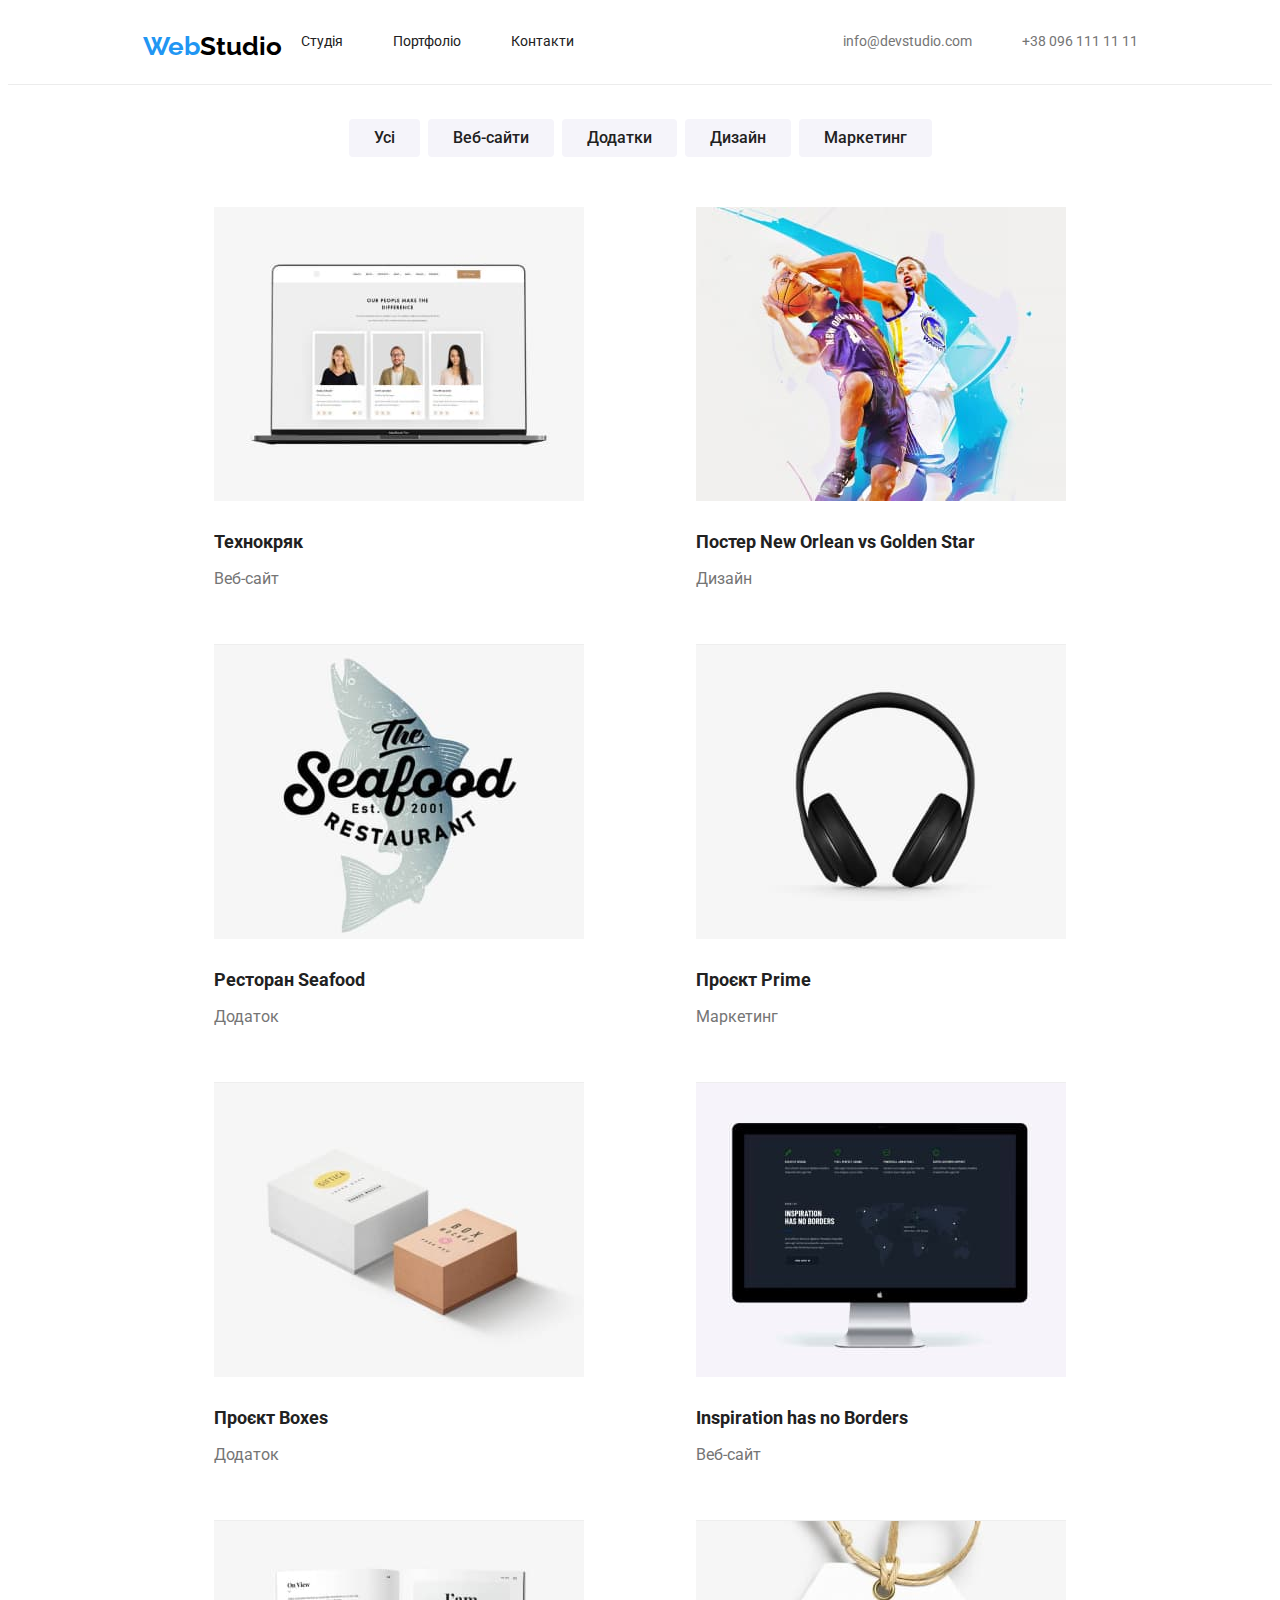
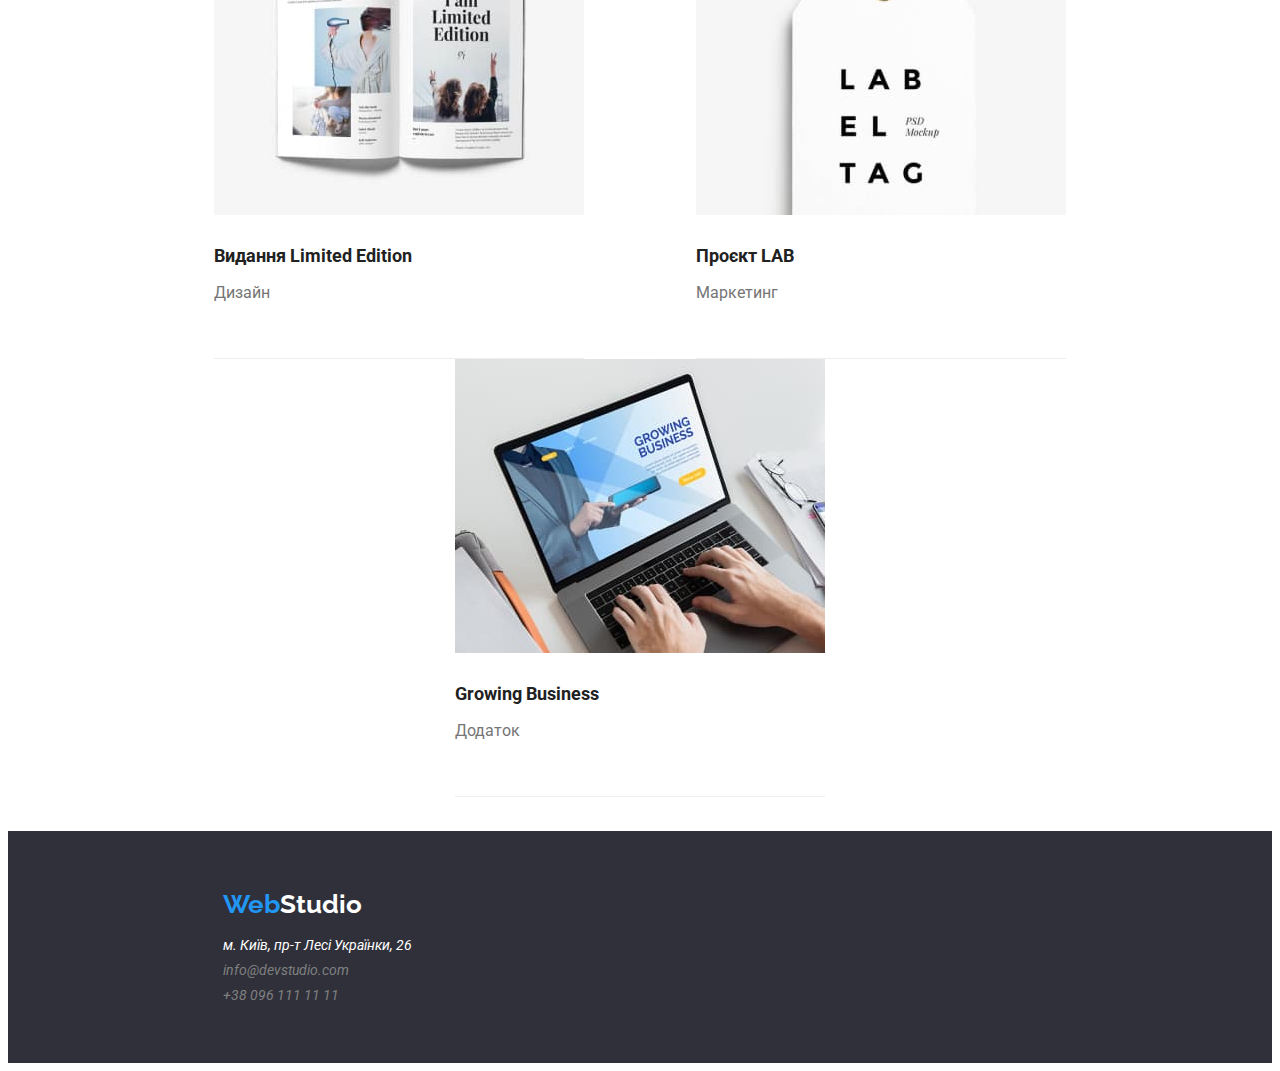
==== portfolio.html @ 4e1bd8f6 "clone homework 3" ====
<!DOCTYPE html>
<html lang="en">
<head>
    <meta charset="UTF-8">
    <meta name="viewport" content="width=device-width, initial-scale=1.0">
    <link rel="stylesheet" href="./css/reset.css">
    <link rel="stylesheet" href="./css/style.css">
    <link rel="stylesheet" href="./css/portfolio.css">
    <link rel="preconnect" href="https://fonts.gstatic.com" crossorigin>
    <link href="https://fonts.googleapis.com/css2?family=Raleway:ital,wght@0,700;1,700&family=Roboto:wght@400;500;700;900&display=swap" rel="stylesheet">
    <link rel="stylesheet" href="node_modules/modern-normalize/modern-normalize.css">
    <link rel="stylesheet" href="./css/reset.css">
    <title>Document</title>
</head>
<body>
  <header class="header">
    <div class="block__logo"> <a href="./index.html" class="nav_link logo"
      ><p class="logo_text">
        Web<span class="logo_sub_title">Studio</span>
      </p></a>
    </div>
    <nav class="header_nav">
      <ul class="nav_list">
        <li class="nav_item">
          <a href="./index.html" class="nav_link">Студія</a>
        </li>
        <li class="nav_item">
          <a href="./portfolio.html" class="nav_link">Портфоліо</a>
        </li>
        <li class="nav_item"><a href="" class="nav_link">Контакти</a></li>
      </ul>
    </nav>
      <ul class="address_list">
        <li class="contact_item">
          <a href="" class="contact_link">info@devstudio.com</a>
        </li>
        <li class="contact_item">
          <a href="" class="contact_link">+38 096 111 11 11</a>
        </li>
      </ul>
  </header>

<section class="portfolio">
    <div class="portfolio_nav_block">
        <ul class="portfolio_nav_list">
            <li class="portfolio_nav_item"><button href="" class="portfolio_nav_link_btn" type="button">Усі</button></li>
            <li class="portfolio_nav_item"><button href="" class="portfolio_nav_link_btn" type="button">Веб-сайти</button></li>
            <li class="portfolio_nav_item"><button href="" class="portfolio_nav_link_btn" type="button">Додатки</button></li>
            <li class="portfolio_nav_item"><button href="" class="portfolio_nav_link_btn" type="button">Дизайн</button></li>
            <li class="portfolio_nav_item"><button href="" class="portfolio_nav_link_btn" type="button">Маркетинг</button></li>
        </ul>
    </div>
<div class="portfolio_cards">
    <ul class="portfolio_cards_list">
        <li class="portfolio_cards_item">
            <img src="./images/img1.jpg" alt="" class="portfolio_cards_img" width="370">
            <h3 class="portfolio_cards_title">Технокряк</h3>
            <p class="portfolio_cards_text">Веб-сайт</p>
        </li>
        <li class="portfolio_cards_item">
            <img src="./images/img2.jpg" alt="" class="portfolio_cards_img" width="370px">
            <h3 class="portfolio_cards_title">Постер New Orlean vs Golden Star</h3>
            <p class="portfolio_cards_text">Дизайн</p>
        </li>
        <li class="portfolio_cards_item">
            <img src="./images/img3.jpg" alt="" class="portfolio_cards_img" width="370px">
            <h3 class="portfolio_cards_title">Ресторан Seafood</h3>
            <p class="portfolio_cards_text">Додаток</p>
        </li>
        <li class="portfolio_cards_item">
            <img src="./images/img4.jpg" alt="" class="portfolio_cards_img" width="370px">
            <h3 class="portfolio_cards_title">Проєкт Prime</h3>
            <p class="portfolio_cards_text">Маркетинг</p>
        </li>
        <li class="portfolio_cards_item">
            <img src="./images/img5.jpg" alt="" class="portfolio_cards_img" width="370px">
            <h3 class="portfolio_cards_title">Проєкт Boxes</h3>
            <p class="portfolio_cards_text">Додаток</p>
        </li>
        <li class="portfolio_cards_item">
            <img src="./images/img6.jpg" alt="" class="portfolio_cards_img" width="370px">
            <h3 class="portfolio_cards_title">Inspiration has no Borders</h3>
            <p class="portfolio_cards_text">Веб-сайт</p>
        </li>
        <li class="portfolio_cards_item">
            <img src="./images/img7.jpg" alt="" class="portfolio_cards_img" width="370px">
            <h3 class="portfolio_cards_title">Видання Limited Edition</h3>
            <p class="portfolio_cards_text">Дизайн</p>
        </li>
        <li class="portfolio_cards_item">
            <img src="./images/img8.jpg" alt="" class="portfolio_cards_img" width="370px">
            <h3 class="portfolio_cards_title">Проєкт LAB</h3>
            <p class="portfolio_cards_text">Маркетинг</p>
        </li>
        <li class="portfolio_cards_item">
            <img src="./images/img9.jpg" alt="" class="portfolio_cards_img" width="370px">
            <h3 class="portfolio_cards_title">Growing Business</h3>
            <p class="portfolio_cards_text">Додаток</p>
        </li>
    </ul>
</div>
</section>

<footer class="footer">
  <div class="logo_block"><a href="./index.html" class="logo"><p class="logo_text">
      Web<span class="logo_sub_title white">Studio</span>
    </p></a></div>
  
  <address class="address">
    <ul class="address_list column">
      <li class="address_item">
        <a href="" class="address_link"
          >м. Київ, пр-т Лесі Українки, 26</a
        >
      </li>
      <li class="address_item">
        <a href="" class="address_link gray">info@devstudio.com</a>
      </li>
      <li class="address_item">
        <a href="" class="address_link gray">+38 096 111 11 11</a>
      </li>
    </ul>
  </address>
</footer>
</body>
</html>
---- css/style.css ----
.container {
    background-color: #ececec;
  }

  .section {
    padding: 94px 0;
  }
  
  /* Header styles */
  
 .header {
   display: flex;
   justify-content: space-around;
   padding: 25px 0;
   border-bottom: 1px solid #ECECEC;
}

  .logo_text {
    font-family: Raleway;
    font-size: 26px;
    font-weight: 700;
    color: #2196f3;
    margin: 0;
  }

  .logo_sub_title {
    color: #000000;
  }

  .header_nav{
    margin-left: -250px;
  }
  
  .nav_list {
    display: flex;
    margin: 0px;
    padding: 0px;
  }

  .nav_item {
    margin-right: 50px;
  }

  .nav_item:last-child {
    margin-right: 0px;
  }

  .nav_link {
    font-family: Roboto;
    font-size: 14px;
    color: #212121;
  }
  
  .nav_link:hover {
    color: #2196f3;
    cursor: pointer;
  }

  .address_list {
    display: flex;
    margin: 0px;
  }

  .contact_item {
    margin-right: 50px;
  }

  .contact_item:last-child {
    margin-right: 0;
  }

  .contact_link {
    font-family: Roboto;
    font-size: 14px;
    color: #757575;
    margin-right: 50px;
  }

  .contact_link:hover {
    color: #2196f3;
    cursor: pointer;
  }

  .contact_link:last-child {
    margin-right: 0px;
  }
    
  /* business section styles*/

  .business_section {
      background-color: #2f303a;
      padding: 200px 450px 200px 450px;
    }

  .title_cont {
    text-align: center;
    margin-bottom: 20px;
  }

  .business__title {
    margin: 0;
    font-family: Roboto;
    font-size: 44px;
    color: #ffffff;
  }

  .btn_block {
    display: flex;
    justify-content: center;
  }

  .business__button {
    font-family: Roboto;
    font-size: 16px;
    width: 216px;
    height: 50px;
    background-color:#2196f3;
    color: #ffffff;
  }

    /*goals styles*/

  .goals_section {
    padding: 94px 215px;
  }

  .goal_list {
    display: flex;
    margin: 0;
    padding: 0;
  }

  .goal_title {
    font-family: Roboto;
    font-size: 14px;
    color: #212121;
    margin: 0px 0px 10px 0px
  }

  .goal_item {
    margin-right: 30px;
  }

  .goal_item:last-child {
    margin-right: 0;
  }
  

  .goal_text {
    font-family: Roboto;
    font-size: 14px;
    color: #757575;
    margin: 0; 
  }

    /*our works section*/

  .our_works_section {
    padding: 0px 215px;
  }

  .works_title {
    text-align: center;
    font-family: Roboto;
    font-size: 36px;
    color: #212121;
    margin: 0px 0px 50px 0px;
  }

  .works_wrapper {
    display: flex;
    justify-content: center;
  }

  .works {
    margin-right: 30px;
  }

  .works:last-child {
    margin-right: 0px;
  }

  /*team section*/

  .our_team_section {
    padding: 186px 215px 94px 215px;
    background-color: #F5F4FA;
  }

  .our_team_title {
    font-family: Roboto;
    font-size: 36px;
    color: #212121;
    text-align: center;
    margin-top: 0px;
    margin-bottom: 50px;
  }  

  .team_list {
    display: flex;
    margin: 0;
    padding-left: 0;
    justify-content: center;
  }

  .team_title {
    font-family: Roboto;
    font-size: 16px;
    color: #212121;
    text-align: center;
    margin: 30px 0px 10px 0px;  
  }

  .team_text {
    font-family: Roboto;
    font-size: 16px;
    color: #757575;
    text-align: center;
    margin: 0px 0px 30px 0px;
    
  }

  .team_item {
    margin-right: 30px;
    background-color: #ffffff;
    border-radius: 0px 0px 4px 4px;
    box-shadow: 0px 2px 1px 0px ;

  }

  .team_item:last-child {
    margin-right: 0;
  }

  /*footer section*/

 .footer {
    background-color: #2F303A; 
    padding: 60px 0 60px 215px;
 }

 .logo_block {
  margin-bottom: 20px;    
 }

  .white {
    color:#ffffff
  }

  .address_list {
  padding: 0;
  }

  .column {
    display: block;
  }

  .address_link {
    font-family: Roboto;
    font-size: 14px;
    color: #ffffff;
  }

  .gray {
    color:gray;
  }

  .address_item {
    padding-bottom: 9px;  
  }

  .address_item:last-child {
    padding-bottom: 0px;
  }
---- css/portfolio.css ----
.portfolio {
    padding: 34px 150px  ;
}

.portfolio_nav_block {
    margin-bottom: 50px;
}

.portfolio_nav_list {
    margin-top: 0px;
    padding: 0px;
    display: flex;
    justify-content: center; 
}   

.portfolio_nav_link_btn {
    cursor: pointer;
     font-family: Roboto;
     font-size: 16px;
     font-weight: 500;
     line-height: 26px;
    letter-spacing: 3%;
    text-align: center;
     color: #212121;
     padding: 6px 25px; 
    background-color: #F5F4FA;
    border: none;
    border-radius: 4px;
    box-shadow: #757575;
  }

.portfolio_nav_link_btn:hover {
    background-color: #2196F3;
    color: #FFFFFF;
 }

.portfolio_nav_item {
    margin-right: 8px;  
}

 .portfolio_nav_item:last-child {
    margin-right: 0;
 }

 .portfolio_cards_list {
    display: flex;
    flex-wrap: wrap;
    justify-content: space-around;
    margin-top: 0px;
    margin-bottom: 0;
    padding-left: 0px;
  }

  .portfolio_cards_item {
    padding-bottom: 50px;
    border-bottom: 1px solid #EEEEEE;
  }

 .portfolio_cards_title {
    font-family: Roboto;
     font-size: 18px;
     font-weight: 700;
     line-height: 36px;
    letter-spacing: 6%;
     color: #212121;
     margin: 0;
     margin: 20px 0 4px 0;
     
 }

 .portfolio_cards_text {
    font-family: Roboto;
     font-size: 16px;
     font-weight: 400;
     line-height: 30px;
    letter-spacing: 3%;
     color:#757575;
     margin: 0;
 }
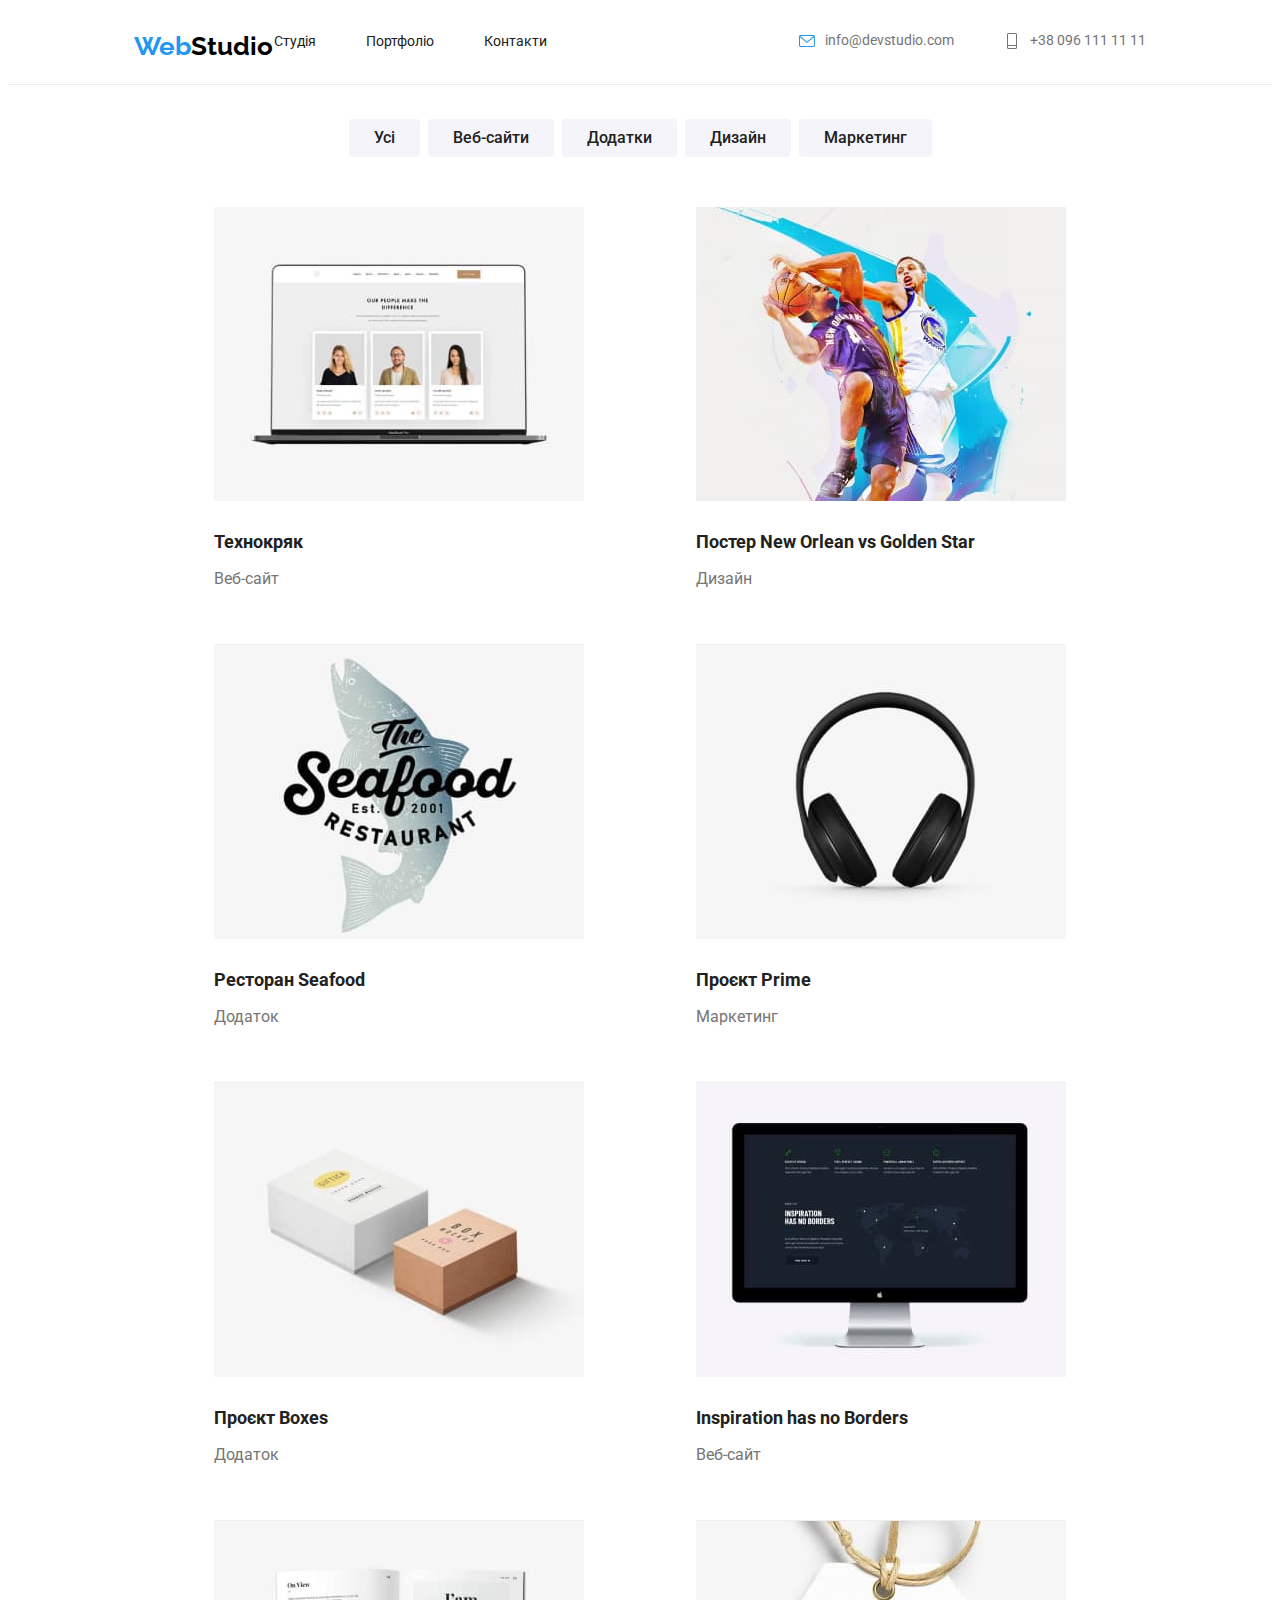
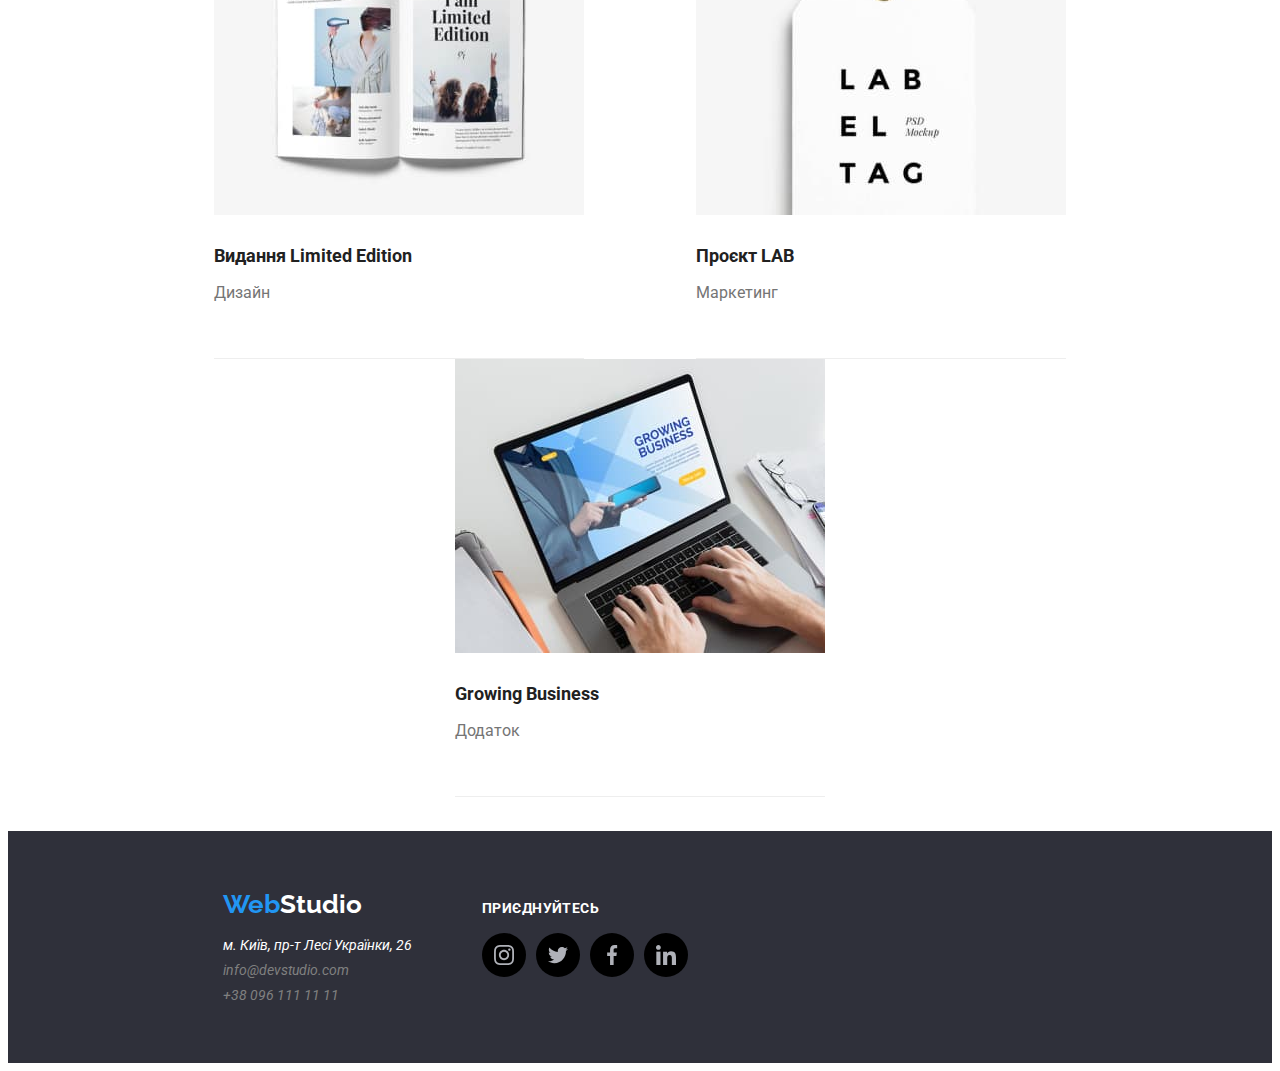
==== commit 6e6bbfcd: "i defenitelly almost full markup" ====
--- a/portfolio.html
+++ b/portfolio.html
@@ -9,10 +9,153 @@
     <link rel="preconnect" href="https://fonts.gstatic.com" crossorigin>
     <link href="https://fonts.googleapis.com/css2?family=Raleway:ital,wght@0,700;1,700&family=Roboto:wght@400;500;700;900&display=swap" rel="stylesheet">
     <link rel="stylesheet" href="node_modules/modern-normalize/modern-normalize.css">
-    <link rel="stylesheet" href="./css/reset.css">
     <title>Document</title>
 </head>
 <body>
+
+  <svg aria-hidden="true" style="position: absolute; width: 0; height: 0; overflow: hidden;" version="1.1" xmlns="http://www.w3.org/2000/svg" xmlns:xlink="http://www.w3.org/1999/xlink">
+    <defs>
+    <symbol id="icon-antenna" viewBox="0 0 32 32">
+    <path fill="#212121" style="fill: var(--color1, #212121)" d="M30.773 22.098l-8.443-8.505 0.937-4.615c0.242 0.094 0.499 0.144 0.758 0.146h0.006c1.192 0.014 2.17-0.941 2.184-2.133s-0.941-2.17-2.133-2.184c-1.192-0.014-2.17 0.941-2.184 2.133-0.003 0.255 0.039 0.509 0.125 0.749l-4.96 0.605-8.091-8.133c-0.099-0.101-0.235-0.159-0.377-0.16-0.14 0.001-0.274 0.056-0.373 0.155l-1.513 1.504c-0.208 0.208-0.208 0.546 0 0.754l0.814 0.826c-3.153 5.798-2.129 12.978 2.519 17.663 0.043 0.041 0.092 0.074 0.146 0.098-0.034 0.18-0.051 0.364-0.052 0.547v6.187h-6.4c-1.472 0.002-2.665 1.195-2.667 2.667v1.067c0 0.295 0.239 0.533 0.533 0.533h24.533c0.295 0 0.533-0.239 0.533-0.533v-1.067c-0.002-1.472-1.195-2.665-2.667-2.667h-6.4v-2.742c1.003 0.21 2.024 0.317 3.049 0.32 2.458-0.003 4.877-0.615 7.040-1.783l0.818 0.823c0.099 0.101 0.235 0.159 0.377 0.16 0.14-0.001 0.274-0.056 0.373-0.155l1.513-1.504c0.208-0.208 0.208-0.546 0-0.754zM23.28 6.233c0.418-0.415 1.093-0.414 1.508 0.004s0.414 1.093-0.004 1.508c-0.2 0.199-0.47 0.31-0.752 0.31h-0.003c-0.589-0.003-1.064-0.483-1.061-1.072 0.002-0.282 0.115-0.552 0.314-0.751h-0.002zM22.024 9.738l-0.598 2.946-1.175-1.182 1.774-1.763zM21.419 8.836l-1.92 1.909-1.485-1.493 3.405-0.415zM24.004 28.8c0.884 0 1.6 0.716 1.6 1.6v0.533h-23.467v-0.533c0-0.884 0.716-1.6 1.6-1.6h20.267zM16.537 26.667v1.067h-5.333v-1.067h5.333zM11.204 25.6v-4.053c0-1.294 1.196-2.347 2.667-2.347s2.667 1.053 2.667 2.347v4.053h-5.333zM17.604 23.904v-2.357c0-1.882-1.675-3.413-3.733-3.413-1.331-0.020-2.576 0.657-3.281 1.786-4.058-4.274-4.971-10.645-2.279-15.887l18.602 18.708c-2.872 1.461-6.165 1.873-9.309 1.163zM28.893 23.22l-21.057-21.181 0.755-0.752 7.935 7.98c0.004 0 0.006 0.007 0.010 0.010l13.115 13.191-0.757 0.752z"></path>
+    <path fill="#2196f3" style="fill: var(--color2, #2196f3)" d="M13.876 20.267h-0.005c-0.884-0.001-1.601 0.714-1.602 1.598s0.714 1.601 1.598 1.602h0.005c0.884 0.001 1.601-0.714 1.602-1.598s-0.714-1.601-1.598-1.602zM14.249 22.245c-0.1 0.1-0.236 0.156-0.378 0.155-0.295-0.002-0.532-0.242-0.531-0.536 0.001-0.141 0.057-0.276 0.157-0.375s0.233-0.154 0.373-0.155c0.295 0.002 0.532 0.241 0.53 0.536-0.001 0.141-0.057 0.276-0.157 0.375h0.005z"></path>
+    </symbol>
+    <symbol id="icon-astronaut" viewBox="0 0 32 32">
+    <path fill="#2196f3" style="fill: var(--color2, #2196f3)" d="M31.974 4.524c-0.063-0.193-0.229-0.333-0.43-0.363l-1.91-0.278-0.855-1.731c-0.179-0.365-0.777-0.365-0.956 0l-0.855 1.731-1.91 0.278c-0.201 0.029-0.367 0.17-0.431 0.363-0.062 0.193-0.011 0.405 0.135 0.547l1.383 1.348-0.326 1.903c-0.034 0.2 0.048 0.402 0.212 0.522 0.166 0.121 0.382 0.135 0.562 0.040l1.709-0.899 1.709 0.899c0.078 0.041 0.164 0.061 0.249 0.061 0.11 0 0.221-0.034 0.314-0.102 0.164-0.119 0.246-0.322 0.212-0.522l-0.326-1.903 1.383-1.348c0.145-0.142 0.197-0.354 0.135-0.547zM29.511 5.851c-0.125 0.122-0.183 0.299-0.153 0.472l0.191 1.114-1-0.526c-0.078-0.041-0.163-0.061-0.249-0.061s-0.17 0.020-0.249 0.061l-1.001 0.526 0.191-1.114c0.030-0.173-0.028-0.349-0.153-0.472l-0.81-0.789 1.119-0.163c0.174-0.025 0.324-0.134 0.402-0.292l0.5-1.013 0.5 1.013c0.078 0.157 0.228 0.267 0.402 0.292l1.119 0.163-0.809 0.789z"></path>
+    <path fill="#2196f3" style="fill: var(--color2, #2196f3)" d="M26.134 20.522h-1.067v1.067h1.067v-1.067z"></path>
+    <path fill="#2196f3" style="fill: var(--color2, #2196f3)" d="M26.134 22.656h-1.067v1.067h1.067v-1.067z"></path>
+    <path fill="#2196f3" style="fill: var(--color2, #2196f3)" d="M27.2 21.589h-1.067v1.067h1.067v-1.067z"></path>
+    <path fill="#2196f3" style="fill: var(--color2, #2196f3)" d="M25.067 21.589h-1.067v1.067h1.067v-1.067z"></path>
+    <path fill="#2196f3" style="fill: var(--color2, #2196f3)" d="M22.4 26.389h-1.067v1.067h1.067v-1.067z"></path>
+    <path fill="#2196f3" style="fill: var(--color2, #2196f3)" d="M22.4 28.522h-1.067v1.067h1.067v-1.067z"></path>
+    <path fill="#2196f3" style="fill: var(--color2, #2196f3)" d="M23.467 27.456h-1.067v1.067h1.067v-1.067z"></path>
+    <path fill="#2196f3" style="fill: var(--color2, #2196f3)" d="M21.333 27.456h-1.067v1.067h1.067v-1.067z"></path>
+    <path fill="#2196f3" style="fill: var(--color2, #2196f3)" d="M16 24.256h-1.067v1.067h1.067v-1.067z"></path>
+    <path fill="#2196f3" style="fill: var(--color2, #2196f3)" d="M16 26.389h-1.067v1.067h1.067v-1.067z"></path>
+    <path fill="#2196f3" style="fill: var(--color2, #2196f3)" d="M17.067 25.322h-1.067v1.067h1.067v-1.067z"></path>
+    <path fill="#2196f3" style="fill: var(--color2, #2196f3)" d="M14.933 25.322h-1.067v1.067h1.067v-1.067z"></path>
+    <path fill="#2196f3" style="fill: var(--color2, #2196f3)" d="M5.867 6.122h-1.067v1.067h1.067v-1.067z"></path>
+    <path fill="#2196f3" style="fill: var(--color2, #2196f3)" d="M5.867 8.255h-1.067v1.067h1.067v-1.067z"></path>
+    <path fill="#2196f3" style="fill: var(--color2, #2196f3)" d="M6.933 7.189h-1.067v1.067h1.067v-1.067z"></path>
+    <path fill="#2196f3" style="fill: var(--color2, #2196f3)" d="M4.8 7.189h-1.067v1.067h1.067v-1.067z"></path>
+    <path fill="#212121" style="fill: var(--color1, #212121)" d="M24.715 14.159c-0.287-0.388-0.709-0.637-1.188-0.705-0.481-0.068-0.956 0.058-1.34 0.352l-1.252 0.96-1.898 1.417-1.358-0.541c2.421-1.086 4.114-3.508 4.114-6.32 0-3.823-3.123-6.933-6.961-6.933s-6.961 3.11-6.961 6.933c0 1.386 0.414 2.674 1.12 3.758l-2.764-0.024c-0.002 0-0.003 0-0.005 0-0.009 0-0.015 0.004-0.023 0.005-0.053 0.002-0.105 0.013-0.155 0.031-0.013 0.005-0.026 0.008-0.038 0.013-0.006 0.003-0.013 0.003-0.019 0.006l-3.233 1.596c-0.001 0-0.001 0-0.001 0.001l-1.893 0.911c-0.021 0.009-0.042 0.021-0.063 0.035-0.755 0.502-1.012 1.489-0.598 2.295 0.22 0.429 0.595 0.745 1.056 0.889 0.178 0.055 0.359 0.083 0.539 0.083 0.29 0 0.577-0.071 0.839-0.211l1.388-0.738 2.264-1.169 1.357-0.008-5.442 5.416c-0.001 0.001-0.001 0.001-0.002 0.001l-1.339 1.333c-0.316 0.315-0.49 0.732-0.49 1.178s0.174 0.863 0.49 1.179c0.325 0.323 0.752 0.485 1.179 0.485s0.854-0.162 1.18-0.485l1.314-1.309 1.741-1.3 0.901 0.897-1.762 1.754c-0 0.001-0.001 0.001-0.002 0.001l-1.339 1.333c-0.316 0.315-0.49 0.732-0.49 1.178s0.174 0.863 0.49 1.179c0.325 0.323 0.753 0.485 1.18 0.485s0.855-0.162 1.18-0.485l3.482-3.467c0.001-0.001 0.001-0.001 0.001-0.002l1.010-1-0.004-0.004c0.006-0.006 0.015-0.009 0.022-0.015l5.166-5.658 3.471 0.494c0.025 0.004 0.050 0.005 0.075 0.005 0.065 0 0.127-0.015 0.187-0.038 0.018-0.006 0.033-0.015 0.050-0.023 0.019-0.010 0.039-0.015 0.058-0.027l3.213-2.133c0.012-0.008 0.018-0.021 0.029-0.029 0.013-0.010 0.029-0.014 0.041-0.026l1.271-1.191c0.662-0.62 0.753-1.635 0.212-2.362zM2.13 17.77c-0.173 0.093-0.37 0.111-0.558 0.052-0.187-0.058-0.338-0.186-0.427-0.358-0.161-0.314-0.068-0.695 0.214-0.902l1.314-0.632 0.449 1.312-0.992 0.528zM5.628 15.942l-1.548 0.8-0.439-1.283 2.027-1.001-0.040 1.484zM20.727 9.322c0 0.918-0.219 1.785-0.599 2.559l-4.181-1.899c-0.044-0.573-0.341-1.075-0.788-1.388l1.464-4.86c2.378 0.756 4.105 2.974 4.105 5.588zM8.938 9.322c0-3.235 2.644-5.867 5.894-5.867 0.253 0 0.5 0.021 0.745 0.052l-1.432 4.754c-0.019-0.001-0.037-0.006-0.057-0.006-1.033 0-1.873 0.837-1.873 1.867s0.84 1.867 1.873 1.867c0.694 0 1.294-0.383 1.618-0.945l3.862 1.755c-1.075 1.446-2.795 2.39-4.737 2.39-3.25 0-5.894-2.632-5.894-5.867zM14.894 10.122c0 0.441-0.362 0.8-0.806 0.8s-0.806-0.359-0.806-0.8c0-0.441 0.362-0.8 0.806-0.8s0.806 0.359 0.806 0.8zM2.465 25.146c-0.236 0.234-0.619 0.234-0.854 0.001-0.114-0.114-0.176-0.263-0.176-0.423s0.062-0.309 0.176-0.421l0.962-0.958 0.851 0.848-0.959 0.955zM5.679 28.88c-0.236 0.234-0.619 0.235-0.855 0.001-0.114-0.114-0.176-0.263-0.176-0.423s0.062-0.309 0.176-0.421l0.963-0.959 0.852 0.848-0.96 0.955zM9.16 25.411c-0.001 0-0.001 0-0.002 0.001l-1.765 1.76-0.852-0.848 1.763-1.755c0 0 0 0 0-0s0.001-0.001 0.002-0.001c0.040-0.040 0.065-0.088 0.090-0.135 0.007-0.014 0.020-0.026 0.026-0.040 0.017-0.041 0.019-0.085 0.026-0.129 0.003-0.025 0.014-0.047 0.014-0.073 0-0.036-0.013-0.070-0.020-0.106-0.006-0.032-0.006-0.065-0.019-0.095-0.020-0.050-0.055-0.094-0.091-0.138-0.010-0.012-0.014-0.027-0.025-0.038 0 0 0 0-0.001 0s-0.001-0.002-0.001-0.002l-1.607-1.6c-0.017-0.017-0.039-0.024-0.058-0.038-0.028-0.022-0.055-0.042-0.087-0.058-0.030-0.015-0.061-0.024-0.093-0.033-0.034-0.010-0.067-0.017-0.103-0.020-0.033-0.002-0.063 0.001-0.095 0.005-0.036 0.004-0.069 0.009-0.104 0.020-0.034 0.011-0.063 0.027-0.094 0.045-0.020 0.011-0.042 0.015-0.061 0.029l-1.773 1.324-0.901-0.897 2.399-2.386 4.361 4.289-0.928 0.919zM15.979 18.394c-0.015-0.002-0.030 0.004-0.045 0.003-0.039-0.002-0.076 0.001-0.115 0.007-0.030 0.005-0.059 0.011-0.088 0.021-0.034 0.012-0.065 0.028-0.097 0.047-0.030 0.018-0.057 0.037-0.083 0.061-0.013 0.011-0.028 0.017-0.040 0.029l-4.698 5.146-4.328-4.257 2.833-2.818c0.209-0.208 0.21-0.546 0.002-0.755-0.105-0.105-0.243-0.157-0.381-0.156v-0.001l-2.219 0.013 0.028-1.607 3.104 0.027c1.265 1.294 3.029 2.101 4.981 2.101 0.437 0 0.864-0.045 1.279-0.123 0.040 0.032 0.079 0.065 0.13 0.085l2.41 0.96 0.331 1.644-3.003-0.427zM20.020 18.572l-0.313-1.558 1.446-1.080 0.947 1.257-2.080 1.381zM23.774 15.741l-0.838 0.785-0.931-1.236 0.831-0.637c0.155-0.119 0.351-0.168 0.543-0.143 0.193 0.027 0.364 0.128 0.48 0.284 0.217 0.292 0.18 0.699-0.085 0.947z"></path>
+    <path fill="#212121" style="fill: var(--color1, #212121)" d="M13.602 18.544l-2.143-2.133c-0.207-0.207-0.545-0.207-0.753 0l-2.142 2.133c-0.1 0.101-0.157 0.236-0.157 0.378s0.056 0.278 0.157 0.378l2.142 2.133c0.104 0.103 0.241 0.155 0.377 0.155s0.273-0.052 0.376-0.155l2.143-2.133c0.1-0.1 0.157-0.236 0.157-0.378s-0.057-0.278-0.157-0.378zM11.083 20.303l-1.387-1.381 1.387-1.381 1.387 1.381-1.387 1.381z"></path>
+    <path fill="#212121" style="fill: var(--color1, #212121)" d="M17.164 5.071l-0.258 1.036c0.071 0.018 1.738 0.452 1.738 2.149h1.067c-0-2.017-1.666-2.965-2.547-3.185z"></path>
+    <path fill="#212121" style="fill: var(--color1, #212121)" d="M19.711 9.322h-1.067v1.067h1.067v-1.067z"></path>
+    </symbol>
+    <symbol id="icon-brand" viewBox="0 0 43 32">
+    <path fill="#afb1b8" style="fill: var(--color3, #afb1b8)" d="M3.239 26.373c0.166 0.188 0.254 0.424 0.25 0.665 0.008 0.158-0.022 0.315-0.089 0.46s-0.169 0.275-0.298 0.38c-0.322 0.223-0.722 0.332-1.125 0.307h-1.977v-4.215h1.937c0.382-0.023 0.761 0.076 1.073 0.28 0.125 0.096 0.224 0.217 0.289 0.354s0.095 0.286 0.086 0.435c0.011 0.233-0.068 0.461-0.225 0.645-0.15 0.168-0.358 0.284-0.589 0.329 0.262 0.044 0.499 0.172 0.668 0.36zM0.92 25.737h0.828c0.188 0.013 0.375-0.037 0.526-0.14 0.062-0.052 0.111-0.116 0.141-0.187s0.043-0.148 0.036-0.225c0.006-0.076-0.007-0.153-0.037-0.224s-0.078-0.135-0.138-0.188c-0.156-0.106-0.349-0.156-0.542-0.142h-0.814v1.106zM2.355 27.353c0.066-0.053 0.119-0.119 0.153-0.193s0.049-0.155 0.043-0.235c0.005-0.081-0.010-0.163-0.045-0.238s-0.088-0.142-0.155-0.195c-0.162-0.11-0.361-0.164-0.562-0.152h-0.868v1.159h0.879c0.198 0.011 0.394-0.041 0.556-0.146z"></path>
+    <path fill="#afb1b8" style="fill: var(--color3, #afb1b8)" d="M7.197 28.185l-1.077-1.647h-0.405v1.647h-0.927v-4.215h1.754c0.442-0.028 0.879 0.1 1.221 0.358 0.245 0.229 0.393 0.53 0.417 0.85s-0.078 0.637-0.287 0.894c-0.216 0.227-0.512 0.378-0.837 0.428l1.147 1.684h-1.008zM5.715 25.963h0.758c0.526 0 0.789-0.213 0.789-0.638 0.005-0.087-0.009-0.174-0.042-0.255s-0.085-0.156-0.151-0.218c-0.166-0.127-0.38-0.188-0.596-0.171h-0.767l0.009 1.283z"></path>
+    <path fill="#afb1b8" style="fill: var(--color3, #afb1b8)" d="M12.262 27.337h-1.847l-0.326 0.848h-0.972l1.696-4.168h1.050l1.689 4.168h-0.972l-0.319-0.848zM12.015 26.698l-0.675-1.779-0.675 1.779h1.349z"></path>
+    <path fill="#afb1b8" style="fill: var(--color3, #afb1b8)" d="M18.602 28.185h-0.92l-2.062-2.867v2.867h-0.918v-4.215h0.918l2.062 2.883v-2.883h0.92v4.215z"></path>
+    <path fill="#afb1b8" style="fill: var(--color3, #afb1b8)" d="M23.852 27.176c-0.19 0.318-0.48 0.577-0.832 0.743-0.4 0.185-0.845 0.276-1.293 0.266h-1.637v-4.215h1.637c0.448-0.011 0.891 0.078 1.293 0.259 0.352 0.163 0.642 0.419 0.832 0.735 0.189 0.343 0.288 0.722 0.288 1.106s-0.099 0.763-0.288 1.106zM22.799 27.075c0.263-0.28 0.407-0.637 0.407-1.006s-0.144-0.726-0.407-1.006c-0.317-0.254-0.731-0.382-1.152-0.358h-0.639v2.729h0.639c0.42 0.024 0.834-0.105 1.152-0.358z"></path>
+    <path fill="#afb1b8" style="fill: var(--color3, #afb1b8)" d="M12.838 0.522c0 0 11.873 4.104 11.621 10.043v10.045c0 0-11.864-4.106-11.617-10.045l-0.005-10.043z"></path>
+    <path fill="#afb1b8" style="fill: var(--color3, #afb1b8)" d="M35.037 18.259c2.242-1.413 4.836-2.288 7.544-2.545v-3.145c-3.12 1.101-5.766 3.097-7.544 5.69z"></path>
+    <path fill="#afb1b8" style="fill: var(--color3, #afb1b8)" d="M33.69 19.206c1.835-3.384 5.017-5.995 8.891-7.296v-9.061c0 0-16.909 5.846-16.551 14.304v14.302c0 0 0.753-0.262 1.939-0.752 0-0.457 0-0.918 0.054-1.382 0.35-3.926 2.389-7.565 5.668-10.115z"></path>
+    <path fill="#afb1b8" style="fill: var(--color3, #afb1b8)" d="M32.081 24.52c0.089-0.992 0.287-1.973 0.592-2.928-2.042 2.203-3.278 4.936-3.536 7.815-0.025 0.272-0.038 0.544-0.045 0.824 0.96-0.422 2.078-0.949 3.252-1.569-0.3-1.362-0.388-2.756-0.263-4.141z"></path>
+    <path fill="#afb1b8" style="fill: var(--color3, #afb1b8)" d="M32.754 24.571c-0.113 1.253-0.042 2.514 0.209 3.75 4.62-2.531 9.811-6.442 9.611-11.168v-0.412c-3.301 0.338-6.389 1.659-8.79 3.76-0.562 1.302-0.909 2.674-1.030 4.069z"></path>
+    </symbol>
+    <symbol id="icon-clock" viewBox="0 0 32 32">
+    <path fill="#212121" style="fill: var(--color1, #212121)" d="M31.297 15.301c-0.002-8.452-6.855-15.303-15.308-15.301s-15.303 6.855-15.301 15.308c0.001 6.658 4.307 12.551 10.649 14.576 0.061 0.019 0.124 0.029 0.187 0.029 0.121-0 0.239-0.032 0.342-0.094 0.135-0.080 0.236-0.207 0.283-0.356l3.865-12.25c1.057-0.005 1.909-0.866 1.903-1.923s-0.866-1.909-1.923-1.903c-0.284 0.001-0.565 0.067-0.82 0.191l-5.106-5.107c-0.253-0.245-0.657-0.238-0.902 0.016-0.239 0.247-0.239 0.639 0 0.886l5.103 5.109c-0.392 0.799-0.168 1.764 0.536 2.309l-3.683 11.673c-7.278-2.681-11.004-10.754-8.323-18.032s10.754-11.004 18.032-8.323 11.004 10.754 8.323 18.032c-1.31 3.556-4.001 6.431-7.462 7.973l-0.398-1.874c-0.073-0.344-0.411-0.565-0.756-0.492-0.109 0.023-0.209 0.074-0.292 0.148l-3.837 3.426c-0.263 0.234-0.287 0.637-0.052 0.9 0.076 0.085 0.174 0.149 0.283 0.184l4.899 1.563c0.335 0.108 0.694-0.077 0.802-0.412 0.034-0.106 0.040-0.219 0.017-0.328l-0.391-1.839c5.664-2.388 9.342-7.942 9.329-14.089zM15.992 14.664c0.352 0 0.638 0.286 0.638 0.638s-0.286 0.638-0.638 0.638c-0.352 0-0.638-0.285-0.638-0.638s0.285-0.638 0.638-0.638zM18.093 29.528l2.184-1.948 0.603 2.84-2.787-0.892z"></path>
+    <path fill="#2196f3" style="fill: var(--color2, #2196f3)" d="M15.354 3.185v1.275c0 0.352 0.285 0.638 0.638 0.638s0.638-0.285 0.638-0.638v-1.275c0-0.352-0.286-0.638-0.638-0.638s-0.638 0.286-0.638 0.638z"></path>
+    <path fill="#2196f3" style="fill: var(--color2, #2196f3)" d="M3.876 14.664c-0.352 0-0.638 0.286-0.638 0.638s0.285 0.638 0.638 0.638h1.275c0.352 0 0.638-0.285 0.638-0.638s-0.285-0.638-0.638-0.638h-1.275z"></path>
+    <path fill="#2196f3" style="fill: var(--color2, #2196f3)" d="M28.108 15.939c0.352 0 0.638-0.285 0.638-0.638s-0.285-0.638-0.638-0.638h-1.275c-0.352 0-0.638 0.286-0.638 0.638s0.286 0.638 0.638 0.638h1.275z"></path>
+    </symbol>
+    <symbol id="icon-company1" viewBox="0 0 25 32">
+    <path fill="#afb1b8" style="fill: var(--color3, #afb1b8)" d="M10.531 1.806h-0.084c-0.129-0.008-0.258-0.011-0.388-0.014v0h-0.28c-0.244 0-0.494 0.006-0.741 0.019-0.019-0.001-0.037-0.001-0.056 0-2.243 0.127-4.44 0.688-6.471 1.651l-0.266 0.128v13.625l0.623-0.211c0.546-0.188 1.129-0.357 1.731-0.513 1.629-0.418 3.301-0.64 4.982-0.662v1.79c-0.223 0.002-0.439 0.008-0.655 0.019h-0.051c-1.294 0.071-2.577 0.268-3.833 0.588-1.59 0.398-3.124 0.996-4.566 1.779v-17.475c1.497-0.873 3.11-1.529 4.79-1.948 1.475-0.381 2.992-0.576 4.515-0.582h0.263c0.314 0.008 0.621 0.022 0.909 0.044 0.759 0.053 1.511 0.173 2.249 0.358v1.762c-0.717-0.167-1.445-0.277-2.179-0.329-0.015-0.001-0.030-0.003-0.045-0.004-0.152-0.013-0.304-0.026-0.446-0.026zM13.633 3.607c0.391 0.030 0.796 0.044 1.205 0.044 1.601-0.006 3.195-0.21 4.747-0.609 1.589-0.4 3.123-0.998 4.564-1.781v17.163c-1.498 0.873-3.111 1.529-4.792 1.948-1.475 0.379-2.992 0.574-4.515 0.581-1.154 0.009-2.304-0.126-3.425-0.404v-17.275c0.265 0.061 0.537 0.117 0.814 0.164 0.455 0.077 0.934 0.133 1.401 0.167zM22.367 3.74l-0.623 0.21c-0.573 0.192-1.15 0.365-1.731 0.518-1.691 0.434-3.428 0.657-5.173 0.663-0.406 0-0.78-0.011-1.141-0.034l-0.497-0.033v14.017l0.427 0.038c0.395 0.034 0.803 0.052 1.214 0.052 1.374-0.006 2.743-0.183 4.074-0.527 1.096-0.275 2.162-0.658 3.184-1.144l0.266-0.128v-13.63z"></path>
+    <path fill="#afb1b8" style="fill: var(--color3, #afb1b8)" d="M1.684 25.977c-0.090-0.093-0.197-0.166-0.317-0.214s-0.247-0.071-0.376-0.066c-0.137-0.002-0.273 0.024-0.4 0.075-0.117 0.046-0.222 0.116-0.311 0.205s-0.156 0.196-0.201 0.313c-0.049 0.123-0.073 0.254-0.072 0.387v2.335c-0.006 0.165 0.026 0.328 0.092 0.479 0.055 0.12 0.135 0.226 0.233 0.313 0.093 0.079 0.203 0.135 0.321 0.166 0.114 0.032 0.231 0.048 0.349 0.049 0.13 0.001 0.259-0.027 0.377-0.081 0.117-0.051 0.222-0.124 0.311-0.216 0.087-0.091 0.156-0.197 0.204-0.313 0.050-0.118 0.075-0.244 0.075-0.372v-0.261h-0.61v0.208c0.002 0.071-0.010 0.142-0.036 0.208-0.020 0.050-0.050 0.095-0.089 0.131-0.038 0.031-0.081 0.053-0.128 0.067-0.041 0.014-0.084 0.021-0.128 0.022-0.054 0.006-0.11-0.002-0.16-0.024s-0.094-0.057-0.126-0.101c-0.058-0.094-0.086-0.203-0.081-0.313v-2.177c-0.004-0.121 0.022-0.241 0.075-0.349 0.032-0.049 0.077-0.089 0.129-0.114s0.112-0.034 0.17-0.027c0.053-0.002 0.105 0.009 0.152 0.032s0.089 0.057 0.12 0.099c0.068 0.090 0.104 0.2 0.101 0.313v0.202h0.604v-0.238c0.001-0.14-0.024-0.278-0.075-0.408-0.045-0.122-0.114-0.234-0.204-0.329z"></path>
+    <path fill="#afb1b8" style="fill: var(--color3, #afb1b8)" d="M5.31 25.95c-0.195-0.164-0.44-0.255-0.694-0.257-0.124 0-0.248 0.023-0.364 0.066-0.119 0.042-0.228 0.107-0.322 0.191-0.101 0.091-0.182 0.202-0.237 0.327-0.061 0.143-0.092 0.297-0.089 0.452v2.239c-0.004 0.158 0.026 0.314 0.089 0.459 0.055 0.12 0.136 0.227 0.237 0.313 0.093 0.087 0.203 0.154 0.322 0.197 0.117 0.043 0.24 0.065 0.364 0.066s0.248-0.023 0.364-0.066c0.121-0.044 0.233-0.111 0.33-0.197 0.097-0.087 0.176-0.194 0.23-0.313 0.063-0.145 0.093-0.301 0.089-0.459v-2.239c0.003-0.155-0.027-0.31-0.089-0.452-0.054-0.123-0.133-0.235-0.23-0.327zM5.025 28.969c0.005 0.060-0.003 0.12-0.024 0.176s-0.054 0.107-0.097 0.148c-0.081 0.068-0.182 0.105-0.287 0.105s-0.207-0.037-0.287-0.105c-0.043-0.041-0.076-0.092-0.097-0.148s-0.029-0.116-0.024-0.176v-2.239c-0.005-0.060 0.003-0.12 0.024-0.176s0.054-0.107 0.097-0.148c0.081-0.068 0.182-0.105 0.287-0.105s0.207 0.037 0.287 0.105c0.043 0.041 0.076 0.092 0.097 0.148s0.029 0.116 0.024 0.176v2.239z"></path>
+    <path fill="#afb1b8" style="fill: var(--color3, #afb1b8)" d="M10.072 29.969v-4.239h-0.587l-0.771 2.244h-0.011l-0.777-2.244h-0.581v4.239h0.606v-2.579h0.011l0.593 1.823h0.302l0.598-1.823h0.011v2.579h0.606z"></path>
+    <path fill="#afb1b8" style="fill: var(--color3, #afb1b8)" d="M13.513 26.027c-0.093-0.105-0.211-0.184-0.343-0.232-0.142-0.046-0.29-0.068-0.439-0.066h-0.9v4.239h0.604v-1.656h0.311c0.188 0.009 0.376-0.031 0.545-0.116 0.137-0.076 0.252-0.188 0.332-0.324 0.070-0.113 0.117-0.238 0.139-0.369 0.024-0.16 0.035-0.321 0.033-0.482 0.006-0.204-0.014-0.407-0.059-0.606-0.040-0.147-0.117-0.281-0.223-0.39zM13.201 27.319c-0.003 0.077-0.022 0.152-0.056 0.221-0.035 0.065-0.089 0.117-0.156 0.149-0.089 0.040-0.187 0.058-0.285 0.053h-0.275v-1.441h0.311c0.094-0.005 0.187 0.014 0.272 0.053 0.062 0.036 0.112 0.091 0.142 0.157 0.033 0.074 0.051 0.155 0.053 0.236 0 0.089 0 0.183 0 0.282s0.006 0.2 0 0.291h-0.006z"></path>
+    <path fill="#afb1b8" style="fill: var(--color3, #afb1b8)" d="M16.374 25.73h-0.495l-0.934 4.239h0.604l0.177-0.911h0.823l0.177 0.911h0.604l-0.957-4.239zM15.817 28.481l0.297-1.537h0.011l0.296 1.537h-0.604z"></path>
+    <path fill="#afb1b8" style="fill: var(--color3, #afb1b8)" d="M20.277 28.284h-0.011l-0.912-2.554h-0.581v4.239h0.604v-2.549h0.012l0.923 2.549h0.568v-4.239h-0.604v2.554z"></path>
+    <path fill="#afb1b8" style="fill: var(--color3, #afb1b8)" d="M23.968 25.73l-0.486 1.685h-0.012l-0.486-1.685h-0.64l0.83 2.447v1.792h0.604v-1.792l0.83-2.447h-0.64z"></path>
+    <path fill="#afb1b8" style="fill: var(--color3, #afb1b8)" d="M0 31.166h0.291v0.817h0.198v-0.817h0.29v-0.167h-0.778v0.167z"></path>
+    <path fill="#afb1b8" style="fill: var(--color3, #afb1b8)" d="M2.447 30.998l-0.381 0.984h0.21l0.081-0.224h0.392l0.084 0.224h0.215l-0.391-0.984h-0.21zM2.416 31.593l0.134-0.365 0.134 0.365h-0.268z"></path>
+    <path fill="#afb1b8" style="fill: var(--color3, #afb1b8)" d="M4.866 31.62h0.227v0.127c-0.066 0.053-0.149 0.082-0.234 0.083-0.040 0.002-0.079-0.005-0.116-0.021s-0.068-0.041-0.093-0.072c-0.052-0.075-0.078-0.165-0.073-0.257 0-0.219 0.095-0.329 0.283-0.329 0.050-0.005 0.099 0.008 0.14 0.037s0.070 0.071 0.082 0.12l0.195-0.038c-0.042-0.192-0.181-0.289-0.417-0.289-0.127-0.003-0.25 0.042-0.344 0.127-0.050 0.049-0.088 0.108-0.112 0.174s-0.034 0.135-0.029 0.205c-0.006 0.135 0.039 0.267 0.126 0.369 0.048 0.050 0.107 0.088 0.171 0.113s0.134 0.035 0.203 0.031c0.154 0.004 0.304-0.052 0.417-0.157v-0.388h-0.427v0.166z"></path>
+    <path fill="#afb1b8" style="fill: var(--color3, #afb1b8)" d="M7.337 30.998h-0.199v0.984h0.69v-0.167h-0.49v-0.817z"></path>
+    <path fill="#afb1b8" style="fill: var(--color3, #afb1b8)" d="M9.426 30.998h-0.199v0.984h0.199v-0.984z"></path>
+    <path fill="#afb1b8" style="fill: var(--color3, #afb1b8)" d="M11.469 31.656l-0.403-0.657h-0.193v0.984h0.185v-0.643l0.395 0.643h0.198v-0.984h-0.182v0.657z"></path>
+    <path fill="#afb1b8" style="fill: var(--color3, #afb1b8)" d="M13.315 31.549h0.49v-0.167h-0.49v-0.216h0.528v-0.167h-0.727v0.984h0.747v-0.167h-0.548v-0.266z"></path>
+    <path fill="#afb1b8" style="fill: var(--color3, #afb1b8)" d="M17.792 31.387h-0.388v-0.388h-0.198v0.984h0.198v-0.43h0.388v0.43h0.198v-0.984h-0.198v0.388z"></path>
+    <path fill="#afb1b8" style="fill: var(--color3, #afb1b8)" d="M19.649 31.549h0.492v-0.167h-0.492v-0.216h0.529v-0.167h-0.727v0.984h0.746v-0.167h-0.548v-0.266z"></path>
+    <path fill="#afb1b8" style="fill: var(--color3, #afb1b8)" d="M22.168 31.549c0.171-0.027 0.258-0.117 0.258-0.274 0.005-0.042-0.001-0.084-0.018-0.123s-0.044-0.072-0.078-0.096c-0.089-0.045-0.189-0.065-0.288-0.058h-0.417v0.984h0.198v-0.412h0.039c0.042-0.003 0.084 0.005 0.123 0.022 0.029 0.018 0.053 0.043 0.070 0.072l0.215 0.313h0.237l-0.12-0.192c-0.053-0.095-0.128-0.176-0.218-0.236zM21.969 31.413h-0.146v-0.247h0.156c0.068-0.005 0.136 0.002 0.201 0.023 0.014 0.013 0.026 0.029 0.033 0.046s0.011 0.037 0.010 0.056c-0.001 0.019-0.006 0.038-0.015 0.055s-0.022 0.032-0.037 0.043c-0.065 0.020-0.133 0.028-0.201 0.023z"></path>
+    <path fill="#afb1b8" style="fill: var(--color3, #afb1b8)" d="M24.067 31.549h0.49v-0.167h-0.49v-0.216h0.529v-0.167h-0.729v0.984h0.747v-0.167h-0.548v-0.266z"></path>
+    </symbol>
+    <symbol id="icon-company2" viewBox="0 0 34 32">
+    <path fill="#afb1b8" style="fill: var(--color3, #afb1b8)" d="M5.643 31.315c0.012 0 0.024 0.003 0.035 0.007s0.021 0.011 0.029 0.018l0.166 0.159c-0.129 0.129-0.288 0.231-0.467 0.302-0.21 0.076-0.435 0.113-0.663 0.108-0.213 0.004-0.426-0.031-0.623-0.101-0.178-0.065-0.338-0.162-0.469-0.285-0.134-0.128-0.237-0.278-0.303-0.44-0.073-0.182-0.108-0.373-0.106-0.565-0.003-0.193 0.036-0.386 0.114-0.567 0.073-0.164 0.182-0.314 0.322-0.44 0.142-0.124 0.312-0.222 0.499-0.287 0.205-0.069 0.422-0.103 0.642-0.101 0.204-0.004 0.407 0.027 0.596 0.092 0.165 0.062 0.316 0.148 0.447 0.255l-0.139 0.17c-0.010 0.012-0.022 0.022-0.035 0.031-0.016 0.010-0.036 0.014-0.056 0.013-0.022-0.001-0.042-0.008-0.060-0.018l-0.075-0.045-0.104-0.058c-0.045-0.021-0.091-0.040-0.139-0.056-0.062-0.019-0.125-0.034-0.189-0.045-0.082-0.013-0.164-0.019-0.247-0.018-0.158-0.002-0.315 0.024-0.461 0.076-0.136 0.048-0.26 0.121-0.361 0.213-0.104 0.098-0.183 0.214-0.235 0.339-0.058 0.144-0.087 0.295-0.085 0.448-0.002 0.155 0.026 0.309 0.085 0.455 0.051 0.125 0.129 0.239 0.231 0.338 0.095 0.092 0.213 0.163 0.345 0.209 0.136 0.049 0.281 0.073 0.428 0.072 0.085 0.001 0.17-0.004 0.253-0.014 0.137-0.015 0.268-0.056 0.384-0.121 0.058-0.033 0.113-0.071 0.164-0.112 0.021-0.018 0.049-0.028 0.079-0.029z"></path>
+    <path fill="#afb1b8" style="fill: var(--color3, #afb1b8)" d="M10.441 30.517c0.003 0.192-0.035 0.382-0.112 0.561-0.068 0.163-0.174 0.311-0.313 0.436s-0.306 0.222-0.491 0.286c-0.407 0.135-0.856 0.135-1.263 0-0.184-0.065-0.35-0.163-0.488-0.287-0.138-0.127-0.246-0.276-0.316-0.44-0.15-0.364-0.15-0.761 0-1.125 0.071-0.164 0.178-0.314 0.316-0.442 0.139-0.12 0.305-0.214 0.488-0.276 0.406-0.137 0.857-0.137 1.263 0 0.185 0.065 0.351 0.163 0.49 0.287 0.137 0.125 0.243 0.273 0.314 0.435 0.077 0.181 0.115 0.372 0.112 0.565zM10.005 30.517c0.003-0.153-0.023-0.306-0.079-0.451-0.047-0.125-0.122-0.239-0.222-0.338-0.097-0.093-0.217-0.166-0.351-0.213-0.296-0.099-0.623-0.099-0.918 0-0.134 0.047-0.254 0.12-0.351 0.213-0.101 0.097-0.178 0.212-0.224 0.338-0.106 0.294-0.106 0.609 0 0.903 0.047 0.125 0.123 0.24 0.224 0.338 0.098 0.092 0.217 0.164 0.351 0.211 0.296 0.096 0.622 0.096 0.918 0 0.134-0.047 0.254-0.119 0.351-0.211 0.1-0.098 0.175-0.213 0.222-0.338 0.056-0.145 0.082-0.298 0.079-0.451z"></path>
+    <path fill="#afb1b8" style="fill: var(--color3, #afb1b8)" d="M13.715 30.99l0.044 0.101c0.017-0.036 0.031-0.069 0.048-0.101 0.016-0.034 0.034-0.067 0.054-0.099l1.062-1.677c0.021-0.029 0.039-0.047 0.060-0.052 0.028-0.007 0.058-0.011 0.087-0.009h0.314v2.727h-0.372v-2.005c0-0.025 0-0.054 0-0.085-0.002-0.031-0.002-0.063 0-0.094l-1.068 1.7c-0.014 0.025-0.035 0.047-0.063 0.062s-0.059 0.023-0.091 0.023h-0.060c-0.032 0-0.064-0.007-0.091-0.022s-0.049-0.037-0.062-0.062l-1.099-1.711c0 0.032 0 0.065 0 0.097s0 0.061 0 0.087v2.005h-0.359v-2.722h0.314c0.030-0.002 0.059 0.002 0.087 0.009 0.026 0.011 0.046 0.030 0.058 0.052l1.084 1.678c0.021 0.031 0.039 0.064 0.054 0.097z"></path>
+    <path fill="#afb1b8" style="fill: var(--color3, #afb1b8)" d="M17.71 30.855v1.021h-0.415v-2.723h0.926c0.175-0.003 0.349 0.017 0.517 0.059 0.134 0.033 0.259 0.091 0.366 0.17 0.092 0.074 0.163 0.165 0.208 0.267 0.049 0.111 0.073 0.229 0.071 0.348 0.002 0.119-0.024 0.238-0.077 0.348-0.050 0.104-0.127 0.198-0.224 0.273-0.107 0.082-0.232 0.143-0.368 0.18-0.162 0.045-0.331 0.066-0.501 0.063l-0.503-0.007zM17.71 30.562h0.503c0.109 0.001 0.218-0.013 0.322-0.041 0.086-0.025 0.165-0.065 0.233-0.117 0.062-0.050 0.111-0.112 0.141-0.18 0.034-0.073 0.051-0.151 0.050-0.229 0.005-0.076-0.009-0.151-0.042-0.222s-0.082-0.134-0.145-0.186c-0.159-0.108-0.358-0.16-0.559-0.146h-0.503v1.122z"></path>
+    <path fill="#afb1b8" style="fill: var(--color3, #afb1b8)" d="M23.294 31.88h-0.328c-0.033 0.001-0.065-0.008-0.091-0.025-0.024-0.017-0.042-0.039-0.054-0.063l-0.282-0.659h-1.419l-0.293 0.659c-0.011 0.024-0.029 0.045-0.052 0.061-0.026 0.018-0.060 0.028-0.093 0.027h-0.328l1.246-2.727h0.432l1.263 2.727zM21.237 30.867h1.172l-0.494-1.11c-0.038-0.084-0.069-0.169-0.093-0.256l-0.048 0.143c-0.014 0.043-0.031 0.083-0.046 0.116l-0.49 1.108z"></path>
+    <path fill="#afb1b8" style="fill: var(--color3, #afb1b8)" d="M25.089 29.165c0.025 0.012 0.046 0.029 0.062 0.049l1.818 2.056c0-0.032 0-0.065 0-0.096s0-0.061 0-0.090v-1.931h0.372v2.727h-0.208c-0.030 0.001-0.059-0.005-0.085-0.016-0.026-0.013-0.048-0.030-0.067-0.050l-1.816-2.054c0.002 0.031 0.002 0.063 0 0.094 0 0.031 0 0.058 0 0.083v1.944h-0.372v-2.727h0.22c0.026-0.001 0.051 0.004 0.075 0.013z"></path>
+    <path fill="#afb1b8" style="fill: var(--color3, #afb1b8)" d="M30.402 30.795v1.083h-0.415v-1.083l-1.149-1.642h0.372c0.032-0.002 0.064 0.007 0.089 0.023 0.023 0.018 0.042 0.038 0.056 0.061l0.719 1.059c0.029 0.045 0.054 0.087 0.075 0.126s0.037 0.078 0.052 0.116l0.054-0.117c0.020-0.043 0.044-0.084 0.071-0.125l0.708-1.067c0.015-0.021 0.033-0.041 0.054-0.058 0.025-0.019 0.057-0.028 0.089-0.027h0.376l-1.151 1.65z"></path>
+    <path fill="#afb1b8" style="fill: var(--color3, #afb1b8)" d="M13.51 24.576c0.181 0.020 0.364 0.036 0.548 0.051 2.803-1.089 5.174-2.873 6.817-5.126s2.485-4.878 2.421-7.546l-3.089-2.684c0.628 2.84 0.334 5.776-0.849 8.479s-3.208 5.067-5.849 6.827z"></path>
+    <path fill="#afb1b8" style="fill: var(--color3, #afb1b8)" d="M12.407 24.451l0.083 0.014c2.822-1.754 4.974-4.203 6.176-7.030s1.402-5.904 0.571-8.83l-4.4-3.823c1.78 3.142 2.496 6.659 2.066 10.141s-1.989 6.786-4.496 9.528z"></path>
+    <path fill="#afb1b8" style="fill: var(--color3, #afb1b8)" d="M27.328 15.106c-0.747 2.931-2.563 5.574-5.177 7.537-0.763 0.576-1.587 1.090-2.46 1.534 2.128-0.544 4.085-1.504 5.718-2.809s2.9-2.917 3.703-4.714l-1.784-1.549z"></path>
+    <path fill="#afb1b8" style="fill: var(--color3, #afb1b8)" d="M26.628 14.674l-2.541-2.207c-0.049 2.517-0.872 4.976-2.385 7.123s-3.66 3.902-6.217 5.084h0.012c0.57-0 1.139-0.030 1.705-0.088 2.39-0.848 4.502-2.196 6.147-3.926s2.771-3.785 3.278-5.985z"></path>
+    <path fill="#afb1b8" style="fill: var(--color3, #afb1b8)" d="M12.774 3.17l-3.031-2.637c-2.709 0.91-5.040 2.509-6.686 4.588s-2.531 4.542-2.54 7.066v0c0.010 2.789 1.090 5.495 3.070 7.69s4.745 3.754 7.859 4.43c2.78-2.942 4.407-6.579 4.646-10.38s-0.924-7.569-3.319-10.757z"></path>
+    <path fill="#afb1b8" style="fill: var(--color3, #afb1b8)" d="M33.63 14.268c-0.011-3.309-1.529-6.479-4.221-8.818s-6.342-3.658-10.15-3.668c-1.76-0.002-3.504 0.281-5.146 0.832l18.557 16.123c0.635-1.425 0.961-2.94 0.96-4.469z"></path>
+    </symbol>
+    <symbol id="icon-company3" viewBox="0 0 67 32">
+    <path fill="#afb1b8" style="fill: var(--color3, #afb1b8)" d="M33.724 15.224c-0.315-0.419-0.466-0.915-0.43-1.414v-2.050c0-0.628 0.142-1.106 0.428-1.433s0.775-0.489 1.469-0.488c0.652 0 1.115 0.139 1.389 0.417 0.299 0.355 0.444 0.789 0.411 1.226v0.482h-1.167v-0.488c0.004-0.16-0.007-0.319-0.034-0.478-0.017-0.108-0.076-0.208-0.167-0.284-0.12-0.081-0.271-0.121-0.423-0.111-0.16-0.010-0.318 0.031-0.444 0.117-0.102 0.084-0.169 0.193-0.193 0.313-0.033 0.167-0.049 0.337-0.046 0.507v2.488c-0.018 0.24 0.033 0.48 0.15 0.699 0.058 0.074 0.139 0.132 0.233 0.169s0.198 0.050 0.301 0.039c0.149 0.011 0.298-0.030 0.413-0.113 0.095-0.082 0.156-0.188 0.174-0.302 0.027-0.165 0.039-0.332 0.036-0.498v-0.505h1.167v0.461c0.033 0.456-0.109 0.909-0.403 1.289-0.268 0.305-0.725 0.457-1.396 0.457s-1.179-0.163-1.466-0.501z"></path>
+    <path fill="#afb1b8" style="fill: var(--color3, #afb1b8)" d="M38.583 15.245c-0.295-0.319-0.442-0.784-0.442-1.4v-2.157c0-0.609 0.147-1.070 0.442-1.383s0.788-0.469 1.478-0.467c0.686 0 1.177 0.156 1.471 0.467 0.295 0.313 0.444 0.774 0.444 1.383v2.157c0 0.609-0.15 1.076-0.449 1.397s-0.788 0.482-1.466 0.482c-0.679 0-1.181-0.163-1.478-0.48zM40.605 14.727c0.106-0.2 0.154-0.419 0.14-0.638v-2.641c0.014-0.215-0.034-0.43-0.138-0.626-0.059-0.075-0.142-0.135-0.238-0.172s-0.203-0.050-0.308-0.037c-0.105-0.013-0.212 0-0.308 0.037s-0.18 0.096-0.24 0.172c-0.106 0.195-0.154 0.41-0.14 0.626v2.653c-0.015 0.219 0.033 0.439 0.14 0.638 0.068 0.067 0.152 0.121 0.246 0.158s0.196 0.056 0.3 0.056c0.103 0 0.206-0.019 0.3-0.056s0.178-0.091 0.246-0.158v-0.012z"></path>
+    <path fill="#afb1b8" style="fill: var(--color3, #afb1b8)" d="M43.38 9.901h1.256l0.945 3.979 0.966-3.979h1.222l0.123 5.743h-0.904l-0.097-3.992-0.932 3.992h-0.725l-0.966-4.006-0.089 4.006h-0.913l0.114-5.743z"></path>
+    <path fill="#afb1b8" style="fill: var(--color3, #afb1b8)" d="M49.301 9.901h1.957c1.127 0 1.691 0.544 1.691 1.631 0 1.041-0.593 1.561-1.78 1.56h-0.667v2.553h-1.208l0.007-5.743zM50.973 12.356c0.119 0.013 0.24 0.004 0.355-0.028s0.22-0.084 0.309-0.154c0.139-0.194 0.2-0.422 0.174-0.649 0.006-0.175-0.013-0.35-0.058-0.521-0.017-0.057-0.047-0.111-0.089-0.158s-0.093-0.086-0.153-0.116c-0.168-0.069-0.353-0.101-0.539-0.092h-0.469v1.716h0.469z"></path>
+    <path fill="#afb1b8" style="fill: var(--color3, #afb1b8)" d="M54.691 9.901h1.297l1.331 5.743h-1.126l-0.263-1.324h-1.157l-0.271 1.324h-1.143l1.331-5.743zM55.8 13.655l-0.452-2.411-0.452 2.411h0.903z"></path>
+    <path fill="#afb1b8" style="fill: var(--color3, #afb1b8)" d="M58.395 9.901h0.846l1.619 3.276v-3.276h1.003v5.743h-0.804l-1.628-3.42v3.42h-1.036l0.002-5.743z"></path>
+    <path fill="#afb1b8" style="fill: var(--color3, #afb1b8)" d="M64.209 13.455l-1.346-3.546h1.133l0.821 2.277 0.771-2.277h1.109l-1.329 3.546v2.19h-1.16v-2.19z"></path>
+    <path fill="#afb1b8" style="fill: var(--color3, #afb1b8)" d="M35.589 18.156v0.3h-0.986v2.334h-0.413v-2.334h-0.99v-0.3h2.389z"></path>
+    <path fill="#afb1b8" style="fill: var(--color3, #afb1b8)" d="M38.679 20.79h-0.319c-0.032 0.002-0.064-0.007-0.089-0.025-0.024-0.015-0.043-0.036-0.053-0.060l-0.285-0.626h-1.367l-0.285 0.626c-0.008 0.026-0.023 0.050-0.044 0.071-0.025 0.017-0.057 0.026-0.089 0.025h-0.319l1.208-2.634h0.42l1.222 2.624zM36.679 19.812h1.14l-0.483-1.072c-0.036-0.081-0.066-0.164-0.089-0.248-0.017 0.050-0.031 0.098-0.046 0.14l-0.044 0.11-0.478 1.070z"></path>
+    <path fill="#afb1b8" style="fill: var(--color3, #afb1b8)" d="M40.762 20.532c0.076 0.003 0.151 0.003 0.227 0 0.065-0.006 0.13-0.016 0.193-0.031 0.059-0.013 0.117-0.029 0.174-0.048 0.053-0.019 0.106-0.042 0.162-0.065v-0.592h-0.483c-0.012 0.001-0.024-0.001-0.035-0.005s-0.021-0.009-0.030-0.016c-0.008-0.006-0.014-0.013-0.018-0.022s-0.006-0.017-0.006-0.026v-0.202h0.937v1.010c-0.077 0.047-0.157 0.089-0.242 0.125-0.086 0.037-0.176 0.067-0.268 0.090-0.099 0.025-0.2 0.043-0.302 0.054-0.117 0.011-0.235 0.017-0.353 0.017-0.208 0.002-0.415-0.032-0.609-0.098-0.181-0.063-0.345-0.156-0.483-0.275-0.134-0.12-0.24-0.262-0.312-0.417-0.076-0.175-0.114-0.36-0.111-0.547-0.003-0.188 0.034-0.374 0.109-0.551 0.069-0.156 0.176-0.298 0.312-0.417 0.138-0.119 0.302-0.212 0.483-0.273 0.207-0.067 0.426-0.1 0.647-0.098 0.112-0 0.225 0.008 0.336 0.023 0.098 0.014 0.195 0.036 0.288 0.067 0.084 0.027 0.165 0.062 0.242 0.104 0.074 0.041 0.144 0.087 0.21 0.138l-0.116 0.163c-0.009 0.015-0.023 0.027-0.039 0.036s-0.036 0.014-0.055 0.014c-0.027-0.001-0.053-0.008-0.075-0.021-0.036-0.017-0.075-0.038-0.118-0.063-0.051-0.028-0.106-0.052-0.162-0.071-0.072-0.025-0.146-0.044-0.222-0.058-0.101-0.016-0.204-0.024-0.307-0.023-0.159-0.002-0.318 0.023-0.466 0.073-0.134 0.047-0.256 0.118-0.355 0.209-0.1 0.095-0.177 0.206-0.225 0.328-0.108 0.285-0.108 0.593 0 0.878 0.053 0.124 0.135 0.237 0.242 0.332 0.099 0.090 0.219 0.162 0.353 0.209 0.154 0.046 0.316 0.063 0.478 0.052z"></path>
+    <path fill="#afb1b8" style="fill: var(--color3, #afb1b8)" d="M44.612 20.49h1.319v0.3h-1.722v-2.634h0.413l-0.010 2.334z"></path>
+    <path fill="#afb1b8" style="fill: var(--color3, #afb1b8)" d="M47.304 20.79h-0.413v-2.634h0.413v2.634z"></path>
+    <path fill="#afb1b8" style="fill: var(--color3, #afb1b8)" d="M48.84 18.168c0.025 0.012 0.046 0.028 0.063 0.048l1.766 1.986c-0.002-0.031-0.002-0.063 0-0.094 0-0.029 0-0.058 0-0.085v-1.877h0.36v2.645h-0.208c-0.031 0.002-0.062-0.003-0.089-0.015-0.025-0.013-0.047-0.030-0.065-0.050l-1.764-1.984c0 0.031 0 0.061 0 0.090s0 0.056 0 0.081v1.877h-0.345v-2.634h0.215c0.023 0 0.046 0.004 0.068 0.012z"></path>
+    <path fill="#afb1b8" style="fill: var(--color3, #afb1b8)" d="M54.070 18.156v0.29h-1.464v0.87h1.186v0.279h-1.186v0.899h1.464v0.29h-1.889v-2.628h1.889z"></path>
+    <path fill="#afb1b8" style="fill: var(--color3, #afb1b8)" d="M10.782 1.888l18.343 4.497v15.757l-18.343-4.494v-15.759zM9.605 0.545v17.867l20.694 5.074v-17.865l-20.694-5.076z"></path>
+    <path fill="#afb1b8" style="fill: var(--color3, #afb1b8)" d="M20.696 31.781l-20.696-5.079v-17.866l20.696 5.076v17.868z"></path>
+    <path fill="#afb1b8" style="fill: var(--color3, #afb1b8)" d="M9.948 1.686l18.104 4.44-7.699 6.649-18.106-4.442 7.702-6.647zM9.605 0.545l-9.605 8.292 20.696 5.076 9.603-8.292-20.694-5.076z"></path>
+    <path fill="#afb1b8" style="fill: var(--color3, #afb1b8)" d="M21.861 30.776l8.438-7.287-8.438-2.071v9.358z"></path>
+    </symbol>
+    <symbol id="icon-diagram" viewBox="0 0 32 32">
+    <path fill="#2196f3" style="fill: var(--color2, #2196f3)" d="M14.926 14.965h1.066v4.798h-1.066v-4.797z"></path>
+    <path fill="#2196f3" style="fill: var(--color2, #2196f3)" d="M19.19 17.097h1.066v2.665h-1.066v-2.665z"></path>
+    <path fill="#2196f3" style="fill: var(--color2, #2196f3)" d="M10.661 18.696h1.066v1.066h-1.066v-1.066z"></path>
+    <path fill="#2196f3" style="fill: var(--color2, #2196f3)" d="M7.463 18.163h1.066v1.599h-1.066v-1.599z"></path>
+    <path fill="#212121" style="fill: var(--color1, #212121)" d="M1.599 28.291h25.587c0.883 0 1.599-0.716 1.599-1.599v-2.132c0-0.883-0.716-1.599-1.599-1.599h-0.533v-13.293l3.028-2.868c0.703 0.346 1.553 0.136 2.013-0.499s0.396-1.508-0.152-2.068-1.42-0.644-2.065-0.198c-0.644 0.446-0.873 1.292-0.542 2.002l-2.281 2.163v-1.23c0-0.883-0.716-1.599-1.599-1.599h-21.322c-0.883 0-1.599 0.716-1.599 1.599v15.992h-0.533c-0.883 0-1.599 0.716-1.599 1.599v2.132c0 0.883 0.716 1.599 1.599 1.599zM30.384 4.837c0.294 0 0.533 0.239 0.533 0.533s-0.239 0.533-0.533 0.533c-0.294 0-0.533-0.239-0.533-0.533s0.239-0.533 0.533-0.533zM3.198 6.969c0-0.294 0.239-0.533 0.533-0.533h21.322c0.294 0 0.533 0.239 0.533 0.533v2.239l-1.066 1.013v-2.186c0-0.294-0.239-0.533-0.533-0.533h-19.19c-0.294 0-0.533 0.239-0.533 0.533v13.326c0 0.294 0.239 0.533 0.533 0.533h19.19c0.294 0 0.533-0.239 0.533-0.533v-9.674l1.066-1.010v12.284h-22.388v-15.992zM7.996 13.899c-0.721-0.002-1.354 0.478-1.546 1.174s0.105 1.433 0.725 1.801c0.62 0.368 1.41 0.276 1.928-0.226l1.853 0.93c0.215 0.108 0.476 0.057 0.636-0.123l3.939-4.431 3.872 2.901c0.208 0.156 0.498 0.139 0.686-0.039l3.365-3.188v8.131h-18.124v-12.26h18.124v2.66l-3.771 3.572-3.904-2.927c-0.222-0.166-0.534-0.135-0.718 0.072l-3.993 4.493-1.493-0.746c0.011-0.064 0.018-0.129 0.020-0.193 0-0.883-0.716-1.599-1.599-1.599zM8.529 15.498c0 0.294-0.239 0.533-0.533 0.533s-0.533-0.239-0.533-0.533c0-0.294 0.239-0.533 0.533-0.533s0.533 0.239 0.533 0.533zM11.727 24.027h5.331v0.533c0 0.294-0.239 0.533-0.533 0.533h-4.264c-0.294 0-0.533-0.239-0.533-0.533v-0.533zM1.066 24.56c0-0.294 0.239-0.533 0.533-0.533h9.062v0.533c0 0.883 0.716 1.599 1.599 1.599h4.264c0.883 0 1.599-0.716 1.599-1.599v-0.533h9.062c0.294 0 0.533 0.239 0.533 0.533v2.132c0 0.294-0.239 0.533-0.533 0.533h-25.587c-0.294 0-0.533-0.239-0.533-0.533v-2.132z"></path>
+    </symbol>
+    <symbol id="icon-facebook" viewBox="0 0 32 32">
+    <path fill="#afb1b8" style="fill: var(--color3, #afb1b8)" d="M21.329 5.313h2.921v-5.088c-0.504-0.069-2.237-0.225-4.256-0.225-4.212 0-7.097 2.649-7.097 7.519v4.481h-4.648v5.688h4.648v14.312h5.699v-14.311h4.46l0.708-5.688h-5.169v-3.919c0.001-1.644 0.444-2.769 2.735-2.769z"></path>
+    </symbol>
+    <symbol id="icon-foster_peter" viewBox="0 0 65 32">
+    <path fill="#2196f3" style="fill: var(--color2, #afb1b8)" d="M10.016 9.983h-0.002c-1.827 0-3.308 1.316-3.308 2.94v0.002c0 1.624 1.481 2.94 3.308 2.94h0.002c1.827 0 3.308-1.316 3.308-2.94v-0.002c0-1.624-1.481-2.94-3.308-2.94z"></path>
+    <path fill="#2196f3" style="fill: var(--color2, #afb1b8)" d="M34.434 9.043c-0.005-2.255-1.015-4.417-2.81-6.012s-4.226-2.493-6.764-2.498v0c-2.538 0.004-4.972 0.902-6.767 2.497s-2.806 3.757-2.811 6.013v12.436c0 0 19.149-1.895 19.151-12.434v-0.002z"></path>
+    <path fill="#2196f3" style="fill: var(--color2, #afb1b8)" d="M0 25.562c0.005 1.569 0.708 3.073 1.956 4.183s2.94 1.735 4.706 1.74c1.765-0.005 3.457-0.63 4.705-1.739s1.952-2.613 1.957-4.182v-8.654c0 0-13.325 1.32-13.325 8.652zM6.662 27.112c-0.345 0-0.682-0.091-0.969-0.261s-0.511-0.413-0.643-0.696c-0.132-0.283-0.167-0.595-0.099-0.896s0.233-0.577 0.477-0.794 0.555-0.364 0.893-0.424c0.338-0.060 0.689-0.029 1.008 0.088s0.591 0.316 0.783 0.571c0.192 0.255 0.294 0.555 0.294 0.861 0.001 0.204-0.044 0.406-0.131 0.595s-0.216 0.36-0.378 0.505c-0.162 0.145-0.355 0.259-0.567 0.338s-0.439 0.119-0.669 0.119v-0.006z"></path>
+    <path fill="#2196f3" style="fill: var(--color2, #afb1b8)" d="M20.128 26.258h-1.286v1.328h-0.67v-3.25h2.116v0.542h-1.446v0.839h1.286v0.54zM23.346 26.035c0 0.32-0.057 0.6-0.17 0.842s-0.275 0.427-0.487 0.558c-0.21 0.131-0.451 0.196-0.723 0.196-0.269 0-0.51-0.065-0.721-0.194s-0.375-0.314-0.491-0.554c-0.116-0.241-0.175-0.518-0.176-0.83v-0.161c0-0.32 0.057-0.601 0.172-0.844 0.116-0.244 0.279-0.431 0.489-0.56 0.211-0.131 0.452-0.196 0.723-0.196s0.511 0.065 0.721 0.196c0.211 0.129 0.374 0.316 0.489 0.56 0.116 0.242 0.174 0.523 0.174 0.841v0.145zM22.668 25.888c0-0.341-0.061-0.6-0.183-0.777s-0.296-0.266-0.522-0.266c-0.225 0-0.398 0.088-0.52 0.263-0.122 0.174-0.184 0.43-0.185 0.768v0.158c0 0.332 0.061 0.589 0.183 0.772s0.298 0.275 0.527 0.275c0.225 0 0.397-0.088 0.518-0.263 0.121-0.177 0.182-0.434 0.183-0.772v-0.158zM25.518 26.734c0-0.126-0.045-0.223-0.134-0.29-0.089-0.068-0.25-0.14-0.482-0.214-0.232-0.076-0.416-0.15-0.551-0.223-0.369-0.199-0.554-0.468-0.554-0.806 0-0.176 0.049-0.332 0.147-0.469 0.1-0.138 0.242-0.246 0.426-0.324 0.186-0.077 0.394-0.116 0.625-0.116 0.232 0 0.439 0.042 0.621 0.127 0.181 0.083 0.322 0.202 0.422 0.355 0.101 0.153 0.152 0.327 0.152 0.522h-0.67c0-0.149-0.047-0.264-0.141-0.346-0.094-0.083-0.225-0.125-0.395-0.125-0.164 0-0.291 0.035-0.382 0.105-0.091 0.068-0.136 0.159-0.136 0.272 0 0.106 0.053 0.194 0.158 0.266 0.107 0.071 0.264 0.138 0.471 0.201 0.381 0.115 0.659 0.257 0.833 0.426s0.261 0.381 0.261 0.634c0 0.281-0.106 0.502-0.319 0.663-0.213 0.159-0.499 0.239-0.859 0.239-0.25 0-0.478-0.045-0.683-0.136-0.205-0.092-0.362-0.218-0.471-0.377-0.107-0.159-0.161-0.344-0.161-0.554h0.672c0 0.359 0.214 0.538 0.643 0.538 0.159 0 0.284-0.032 0.373-0.096 0.089-0.065 0.134-0.156 0.134-0.272zM29.092 24.879h-0.996v2.708h-0.67v-2.708h-0.982v-0.542h2.647v0.542zM31.431 26.178h-1.286v0.871h1.509v0.538h-2.179v-3.25h2.174v0.542h-1.504v0.775h1.286v0.525zM33.251 26.396h-0.533v1.19h-0.67v-3.25h1.208c0.384 0 0.68 0.086 0.888 0.257s0.312 0.413 0.312 0.725c0 0.222-0.048 0.407-0.145 0.556-0.095 0.147-0.24 0.265-0.435 0.353l0.703 1.328v0.031h-0.719l-0.609-1.19zM32.717 25.854h0.54c0.168 0 0.298-0.042 0.391-0.127 0.092-0.086 0.138-0.205 0.138-0.355 0-0.153-0.044-0.274-0.132-0.362-0.086-0.088-0.219-0.132-0.4-0.132h-0.538v0.975zM36.775 26.441v1.145h-0.67v-3.25h1.268c0.244 0 0.458 0.045 0.643 0.134 0.186 0.089 0.329 0.216 0.429 0.382 0.1 0.164 0.15 0.35 0.15 0.56 0 0.318-0.109 0.57-0.328 0.754-0.217 0.183-0.519 0.275-0.904 0.275h-0.587zM36.775 25.899h0.598c0.177 0 0.312-0.042 0.404-0.125 0.094-0.083 0.141-0.202 0.141-0.357 0-0.159-0.047-0.288-0.141-0.386s-0.223-0.149-0.388-0.152h-0.614v1.020zM41.012 26.178h-1.286v0.871h1.509v0.538h-2.179v-3.25h2.174v0.542h-1.504v0.775h1.286v0.525zM44.119 24.879h-0.995v2.708h-0.67v-2.708h-0.982v-0.542h2.647v0.542zM46.458 26.178h-1.286v0.871h1.509v0.538h-2.178v-3.25h2.174v0.542h-1.504v0.775h1.286v0.525zM48.277 26.396h-0.533v1.19h-0.67v-3.25h1.208c0.384 0 0.68 0.086 0.888 0.257s0.313 0.413 0.313 0.725c0 0.222-0.048 0.407-0.145 0.556-0.095 0.147-0.24 0.265-0.435 0.353l0.703 1.328v0.031h-0.719l-0.609-1.19zM47.744 25.854h0.54c0.168 0 0.298-0.042 0.391-0.127 0.092-0.086 0.138-0.205 0.138-0.355 0-0.153-0.044-0.274-0.132-0.362-0.086-0.088-0.219-0.132-0.4-0.132h-0.538v0.975zM51.679 26.734c0-0.126-0.045-0.223-0.134-0.29-0.089-0.068-0.25-0.14-0.482-0.214-0.232-0.076-0.416-0.15-0.551-0.223-0.369-0.199-0.554-0.468-0.554-0.806 0-0.176 0.049-0.332 0.147-0.469 0.1-0.138 0.242-0.246 0.426-0.324 0.186-0.077 0.394-0.116 0.625-0.116 0.232 0 0.439 0.042 0.621 0.127 0.182 0.083 0.322 0.202 0.422 0.355 0.101 0.153 0.152 0.327 0.152 0.522h-0.67c0-0.149-0.047-0.264-0.141-0.346-0.094-0.083-0.225-0.125-0.395-0.125-0.164 0-0.291 0.035-0.382 0.105-0.091 0.068-0.136 0.159-0.136 0.272 0 0.106 0.053 0.194 0.158 0.266 0.107 0.071 0.264 0.138 0.471 0.201 0.381 0.115 0.658 0.257 0.833 0.426s0.261 0.381 0.261 0.634c0 0.281-0.106 0.502-0.319 0.663-0.213 0.159-0.499 0.239-0.859 0.239-0.25 0-0.478-0.045-0.683-0.136-0.205-0.092-0.362-0.218-0.471-0.377-0.107-0.159-0.161-0.344-0.161-0.554h0.672c0 0.359 0.214 0.538 0.643 0.538 0.159 0 0.283-0.032 0.373-0.096 0.089-0.065 0.134-0.156 0.134-0.272z"></path>
+    </symbol>
+    <symbol id="icon-instagram" viewBox="0 0 32 32">
+    <path fill="#afb1b8" style="fill: var(--color3, #afb1b8)" d="M31.969 9.408c-0.075-1.7-0.35-2.869-0.744-3.882-0.406-1.075-1.032-2.038-1.851-2.838-0.8-0.813-1.769-1.444-2.832-1.844-1.019-0.394-2.182-0.669-3.882-0.744-1.713-0.081-2.257-0.1-6.601-0.1s-4.888 0.019-6.595 0.094c-1.7 0.075-2.869 0.35-3.882 0.744-1.075 0.406-2.038 1.031-2.838 1.85-0.813 0.8-1.444 1.769-1.844 2.832-0.394 1.019-0.669 2.182-0.744 3.882-0.081 1.713-0.1 2.257-0.1 6.601s0.019 4.888 0.094 6.595c0.075 1.7 0.35 2.869 0.744 3.882 0.406 1.075 1.038 2.038 1.85 2.838 0.8 0.813 1.769 1.444 2.832 1.844 1.019 0.394 2.182 0.669 3.882 0.744 1.706 0.075 2.25 0.094 6.595 0.094s4.888-0.019 6.595-0.094c1.7-0.075 2.869-0.35 3.882-0.744 2.151-0.832 3.851-2.532 4.682-4.682 0.394-1.019 0.669-2.182 0.744-3.882 0.075-1.707 0.094-2.251 0.094-6.595s-0.006-4.888-0.081-6.595zM29.087 22.473c-0.069 1.563-0.331 2.407-0.55 2.969-0.538 1.394-1.644 2.5-3.038 3.038-0.563 0.219-1.413 0.481-2.969 0.55-1.688 0.075-2.194 0.094-6.464 0.094s-4.782-0.019-6.464-0.094c-1.563-0.069-2.407-0.331-2.969-0.55-0.694-0.256-1.325-0.663-1.838-1.194-0.531-0.519-0.938-1.144-1.194-1.838-0.219-0.563-0.481-1.413-0.55-2.969-0.075-1.688-0.094-2.194-0.094-6.464s0.019-4.782 0.094-6.464c0.069-1.563 0.331-2.407 0.55-2.969 0.256-0.694 0.663-1.325 1.2-1.838 0.519-0.531 1.144-0.938 1.838-1.194 0.563-0.219 1.413-0.481 2.969-0.55 1.688-0.075 2.194-0.094 6.464-0.094 4.276 0 4.782 0.019 6.464 0.094 1.563 0.069 2.407 0.331 2.969 0.55 0.694 0.256 1.325 0.662 1.838 1.194 0.531 0.519 0.938 1.144 1.194 1.838 0.219 0.563 0.481 1.413 0.55 2.969 0.075 1.688 0.094 2.194 0.094 6.464s-0.019 4.77-0.094 6.458z"></path>
+    <path fill="#afb1b8" style="fill: var(--color3, #afb1b8)" d="M16.059 7.783c-4.538 0-8.22 3.682-8.22 8.22s3.682 8.22 8.22 8.22c4.539 0 8.22-3.682 8.22-8.22s-3.682-8.22-8.22-8.22zM16.059 21.335c-2.944 0-5.332-2.388-5.332-5.332s2.388-5.332 5.332-5.332c2.944 0 5.332 2.388 5.332 5.332s-2.388 5.332-5.332 5.332z"></path>
+    <path fill="#afb1b8" style="fill: var(--color3, #afb1b8)" d="M26.524 7.458c0 1.060-0.859 1.919-1.919 1.919s-1.919-0.859-1.919-1.919c0-1.060 0.859-1.919 1.919-1.919s1.919 0.859 1.919 1.919z"></path>
+    </symbol>
+    <symbol id="icon-linkedin" viewBox="0 0 32 32">
+    <path fill="#afb1b8" style="fill: var(--color3, #afb1b8)" d="M31.992 32v-0.001h0.008v-11.736c0-5.741-1.236-10.164-7.948-10.164-3.227 0-5.392 1.771-6.276 3.449h-0.093v-2.913h-6.364v21.364h6.627v-10.579c0-2.785 0.528-5.479 3.977-5.479 3.399 0 3.449 3.179 3.449 5.657v10.401h6.62z"></path>
+    <path fill="#afb1b8" style="fill: var(--color3, #afb1b8)" d="M0.528 10.636h6.635v21.364h-6.635v-21.364z"></path>
+    <path fill="#afb1b8" style="fill: var(--color3, #afb1b8)" d="M3.843 0c-2.121 0-3.843 1.721-3.843 3.843s1.721 3.879 3.843 3.879c2.121 0 3.843-1.757 3.843-3.879-0.001-2.121-1.723-3.843-3.843-3.843v0z"></path>
+    </symbol>
+    <symbol id="icon-mail" viewBox="0 0 43 32">
+    <path fill="#2196f3" style="fill: var(--color2, #2196f3)" d="M38.667 0h-34.667c-2.206 0-4 1.794-4 4v24c0 2.206 1.794 4 4 4h34.667c2.206 0 4-1.794 4-4v-24c0-2.206-1.794-4-4-4zM38.667 2.667c0.181 0 0.353 0.038 0.511 0.103l-17.844 15.466-17.844-15.466c0.158-0.066 0.33-0.103 0.511-0.103h34.667zM38.667 29.333h-34.667c-0.736 0-1.333-0.598-1.333-1.333v-22.413l17.793 15.421c0.251 0.217 0.563 0.326 0.874 0.326s0.622-0.108 0.874-0.326l17.793-15.421v22.413c0 0.736-0.598 1.333-1.333 1.333z"></path>
+    </symbol>
+    <symbol id="icon-phone" viewBox="0 0 20 32">
+    <path fill="#757575" style="fill: var(--color4, #757575)" d="M17 0h-14c-1.654 0-3 1.346-3 3v26c0 1.654 1.346 3 3 3h14c1.654 0 3-1.346 3-3v-26c0-1.654-1.346-3-3-3zM3 2h14c0.552 0 1 0.448 1 1v21h-16v-21c0-0.552 0.448-1 1-1zM17 30h-14c-0.552 0-1-0.448-1-1v-3h16v3c0 0.552-0.448 1-1 1z"></path>
+    </symbol>
+    <symbol id="icon-twitter" viewBox="0 0 32 32">
+    <path fill="#afb1b8" style="fill: var(--color3, #afb1b8)" d="M32 6.078c-1.19 0.522-2.458 0.868-3.78 1.036 1.36-0.812 2.398-2.088 2.886-3.626-1.268 0.756-2.668 1.29-4.16 1.588-1.204-1.282-2.92-2.076-4.792-2.076-3.632 0-6.556 2.948-6.556 6.562 0 0.52 0.044 1.020 0.152 1.496-5.454-0.266-10.28-2.88-13.522-6.862-0.566 0.982-0.898 2.106-0.898 3.316 0 2.272 1.17 4.286 2.914 5.452-1.054-0.020-2.088-0.326-2.964-0.808 0 0.020 0 0.046 0 0.072 0 3.188 2.274 5.836 5.256 6.446-0.534 0.146-1.116 0.216-1.72 0.216-0.42 0-0.844-0.024-1.242-0.112 0.85 2.598 3.262 4.508 6.13 4.57-2.232 1.746-5.066 2.798-8.134 2.798-0.538 0-1.054-0.024-1.57-0.090 2.906 1.874 6.35 2.944 10.064 2.944 12.072 0 18.672-10 18.672-18.668 0-0.29-0.010-0.57-0.024-0.848 1.302-0.924 2.396-2.078 3.288-3.406z"></path>
+    </symbol>
+    <symbol id="icon-yaco" viewBox="0 0 28 32">
+    <path fill="#afb1b8" style="fill: var(--color3, #afb1b8)" d="M4.085 0l4.771 4.517-8.856-0.005v21.915h23.149v-8.379l4.766 4.512v-22.559h-23.83zM22.939 17.517l-13.528-12.807h13.528v12.807zM18.739 23.221h-15.076v-14.739h1.066v13.741h14.010v0.998zM7.223 29.344l-0.557 1.147-0.557-1.147h-0.467l0.813 1.529v0.891h0.422v-0.891l0.811-1.529h-0.465zM7.923 31.764l0.196-0.563h0.938l0.198 0.563h0.439l-0.916-2.42h-0.377l-0.914 2.42h0.437zM8.588 29.858l0.351 1.004h-0.701l0.351-1.004zM10.805 30.804c-0.061 0.093-0.091 0.196-0.091 0.307 0 0.204 0.072 0.37 0.214 0.497 0.144 0.126 0.336 0.189 0.575 0.189s0.445-0.065 0.618-0.194l0.136 0.161h0.469l-0.356-0.421c0.14-0.191 0.209-0.435 0.209-0.733h-0.351c0 0.163-0.034 0.311-0.101 0.444l-0.467-0.552 0.165-0.12c0.116-0.084 0.2-0.168 0.251-0.253 0.051-0.085 0.076-0.178 0.076-0.279 0-0.153-0.056-0.281-0.17-0.384-0.112-0.104-0.256-0.156-0.432-0.156-0.195 0-0.35 0.055-0.465 0.166-0.115 0.11-0.173 0.259-0.173 0.449 0 0.078 0.018 0.158 0.055 0.241 0.038 0.083 0.104 0.184 0.198 0.303-0.18 0.129-0.3 0.24-0.361 0.334zM11.897 31.339c-0.119 0.091-0.246 0.136-0.382 0.136-0.121 0-0.217-0.035-0.289-0.105s-0.108-0.161-0.108-0.273c0-0.13 0.067-0.245 0.2-0.346l0.052-0.037 0.529 0.623zM11.463 30.267c-0.114-0.141-0.171-0.258-0.171-0.351 0-0.081 0.023-0.148 0.070-0.201s0.109-0.080 0.188-0.080c0.073 0 0.133 0.023 0.181 0.068 0.048 0.044 0.072 0.098 0.072 0.161 0 0.095-0.034 0.173-0.103 0.234l-0.052 0.042-0.184 0.126zM15.403 31.581c0.166-0.145 0.262-0.347 0.286-0.605h-0.419c-0.022 0.173-0.075 0.296-0.158 0.371s-0.207 0.111-0.372 0.111c-0.181 0-0.318-0.069-0.412-0.206-0.093-0.137-0.14-0.337-0.14-0.598v-0.214c0.002-0.258 0.052-0.454 0.15-0.587 0.099-0.134 0.239-0.201 0.422-0.201 0.157 0 0.277 0.039 0.357 0.116 0.082 0.076 0.133 0.202 0.153 0.376h0.419c-0.027-0.265-0.121-0.47-0.284-0.615s-0.378-0.218-0.645-0.218c-0.198 0-0.373 0.047-0.525 0.141-0.151 0.094-0.267 0.228-0.347 0.402s-0.121 0.375-0.121 0.603v0.226c0.003 0.223 0.045 0.418 0.125 0.587s0.193 0.299 0.339 0.391c0.147 0.091 0.317 0.136 0.51 0.136 0.276 0 0.497-0.072 0.663-0.216zM17.875 31.242c0.082-0.18 0.123-0.388 0.123-0.625v-0.135c-0.001-0.236-0.043-0.443-0.126-0.62-0.083-0.178-0.201-0.315-0.354-0.409-0.152-0.095-0.326-0.143-0.524-0.143s-0.372 0.048-0.525 0.145c-0.152 0.095-0.27 0.233-0.354 0.414-0.083 0.181-0.125 0.389-0.125 0.625v0.136c0.001 0.232 0.043 0.436 0.126 0.613 0.084 0.177 0.203 0.314 0.356 0.411 0.154 0.095 0.329 0.143 0.525 0.143 0.198 0 0.373-0.048 0.525-0.143 0.153-0.096 0.27-0.234 0.352-0.412zM17.424 29.874c0.102 0.143 0.153 0.349 0.153 0.617v0.126c0 0.273-0.050 0.48-0.151 0.622-0.1 0.142-0.243 0.213-0.429 0.213-0.184 0-0.328-0.073-0.432-0.218-0.103-0.145-0.155-0.351-0.155-0.617v-0.14c0.002-0.26 0.054-0.462 0.156-0.603 0.103-0.143 0.245-0.214 0.427-0.214 0.186 0 0.33 0.072 0.43 0.214z"></path>
+    </symbol>
+    </defs>
+    </svg>
   <header class="header">
     <div class="block__logo"> <a href="./index.html" class="nav_link logo"
       ><p class="logo_text">
@@ -32,10 +175,16 @@
     </nav>
       <ul class="address_list">
         <li class="contact_item">
-          <a href="" class="contact_link">info@devstudio.com</a>
+          <div class="contact_item_group">
+            <svg class="icon icon-mail"><use xlink:href="#icon-mail"></use></svg>
+            <a href="" class="contact_link">info@devstudio.com</a>
+          </div>
         </li>
         <li class="contact_item">
+          <div class="contact_item_group">
+          <svg class="icon icon-phone"><use xlink:href="#icon-phone"></use></svg>
           <a href="" class="contact_link">+38 096 111 11 11</a>
+        </div>
         </li>
       </ul>
   </header>
@@ -102,10 +251,12 @@
 </section>
 
 <footer class="footer">
+  <div class="logo_wrapper">
   <div class="logo_block"><a href="./index.html" class="logo"><p class="logo_text">
       Web<span class="logo_sub_title white">Studio</span>
     </p></a></div>
   
+
   <address class="address">
     <ul class="address_list column">
       <li class="address_item">
@@ -121,6 +272,21 @@
       </li>
     </ul>
   </address>
+</div>
+
+  <div class="footer_join_block">
+    
+    <div class="footer_icon_block">
+      <h1 class="join_title">приєднуйтесь</h1>
+      <ul class="icon_list">
+        <li class="icon_item"><svg class="icon icon-instagram social_name"><use xlink:href="#icon-instagram"></use></svg></li>
+        <li class="icon_item"><svg class="icon icon-twitter social_name"><use xlink:href="#icon-twitter"></use></svg></li>
+        <li class="icon_item"><svg class="icon icon-facebook social_name"><use xlink:href="#icon-facebook"></use></svg></li>
+        <li class="icon_item"><svg class="icon icon-linkedin social_name"><use xlink:href="#icon-linkedin"></use></svg></li>
+      </ul>
+    </div>
+  </div>
 </footer>
+</div>
 </body>
 </html>--- a/css/style.css
+++ b/css/style.css
@@ -1,5 +1,5 @@
 .container {
-    background-color: #ececec;
+    background-color: #ffffff;
   }
 
   .section {
@@ -69,6 +69,14 @@
     margin-right: 0;
   }
 
+  .contact_item_group {
+    display: flex;
+  }
+
+  .contact_link {
+    margin-left: 10px;
+  }
+
   .contact_link {
     font-family: Roboto;
     font-size: 14px;
@@ -90,6 +98,7 @@
   .business_section {
       background-color: #2f303a;
       padding: 200px 450px 200px 450px;
+      background-image: linear-gradient(to right,rgba(47, 48, 58, 0.4),rgba(47, 48, 58, 0.4)), url(/images/business_bg_img.jpg);
     }
 
   .title_cont {
@@ -130,6 +139,15 @@
     padding: 0;
   }
 
+  .icon {
+    display: inline-block;
+    width: 1em;
+    height: 1em;
+    stroke-width: 0;
+    stroke: currentColor;
+    fill: currentColor;
+  }
+
   .goal_title {
     font-family: Roboto;
     font-size: 14px;
@@ -144,7 +162,20 @@
   .goal_item:last-child {
     margin-right: 0;
   }
-  
+
+  .goal_icon_wrapper {
+    display: flex;
+    justify-content: center;
+    background-color: #ececec;
+    padding: 25px 100px;
+    margin-bottom: 30px;  
+  }
+  
+  .pennis {
+    width: 70px;
+    height: 70px;
+
+  }
 
   .goal_text {
     font-family: Roboto;
@@ -232,6 +263,66 @@
     margin-right: 0;
   }
 
+  .social_list {
+    display: flex;
+    justify-content: center;
+    padding-left: 0;
+    margin-bottom: 42px;
+  }
+
+  .social_item {
+    margin-right: 26px;
+  }
+
+  .social_name {
+    width: 20px;
+    height: 20px;
+  }
+
+  /* main_client */
+
+  .client_title {
+    font-family: Roboto;
+    font-size: 36px;
+    font-weight: 700;
+    line-height: 42.19px;
+    letter-spacing: 3%;
+    text-align: center;
+    color: #212121;
+  }
+
+  .client_list {
+    display: flex;
+    justify-content: center;
+    margin-bottom: 94px;
+  }
+
+  .client_item {
+    display: flex;
+    justify-content: center;
+    width: 43px;
+    height: 41px;
+    border: 1px solid #AFB1B8;
+    border-radius: 4px ;
+    padding: 16px 56px;
+    margin-right: 30px;
+  }
+
+  .client_item:last-child {
+    margin-right: 0;
+  }
+
+  .blue {
+    height: 40px;
+    width: 100px;
+  }
+
+  .blue:hover {
+    fill: #2196f3;
+  }
+
+  
+
   /*footer section*/
 
  .footer {
@@ -273,6 +364,40 @@
     padding-bottom: 0px;
   }
 
+  .footer {
+    display: flex;
+  }
+
+  .logo_wrapper {
+    margin-right: 70px;
+  }
+
+  .join_title {
+    text-transform: uppercase;
+    font-family: Roboto;
+    font-size: 14px;
+    font-weight: 700;
+    line-height: 16.41px;
+    letter-spacing: 0.03em;
+    text-align: left;
+    color: #ffffff;
+  }
+
+  .icon_list {
+    display: flex;
+    padding-left: 0;  
+  }
+
+  .icon_item {
+    border-radius: 50%;
+    background-color: #000000 ;
+    width: 44px;
+    height: 44px;
+    margin-right: 10px;
+    display: flex;
+    justify-content: center;
+    align-items: center;
+  }
  
 
   